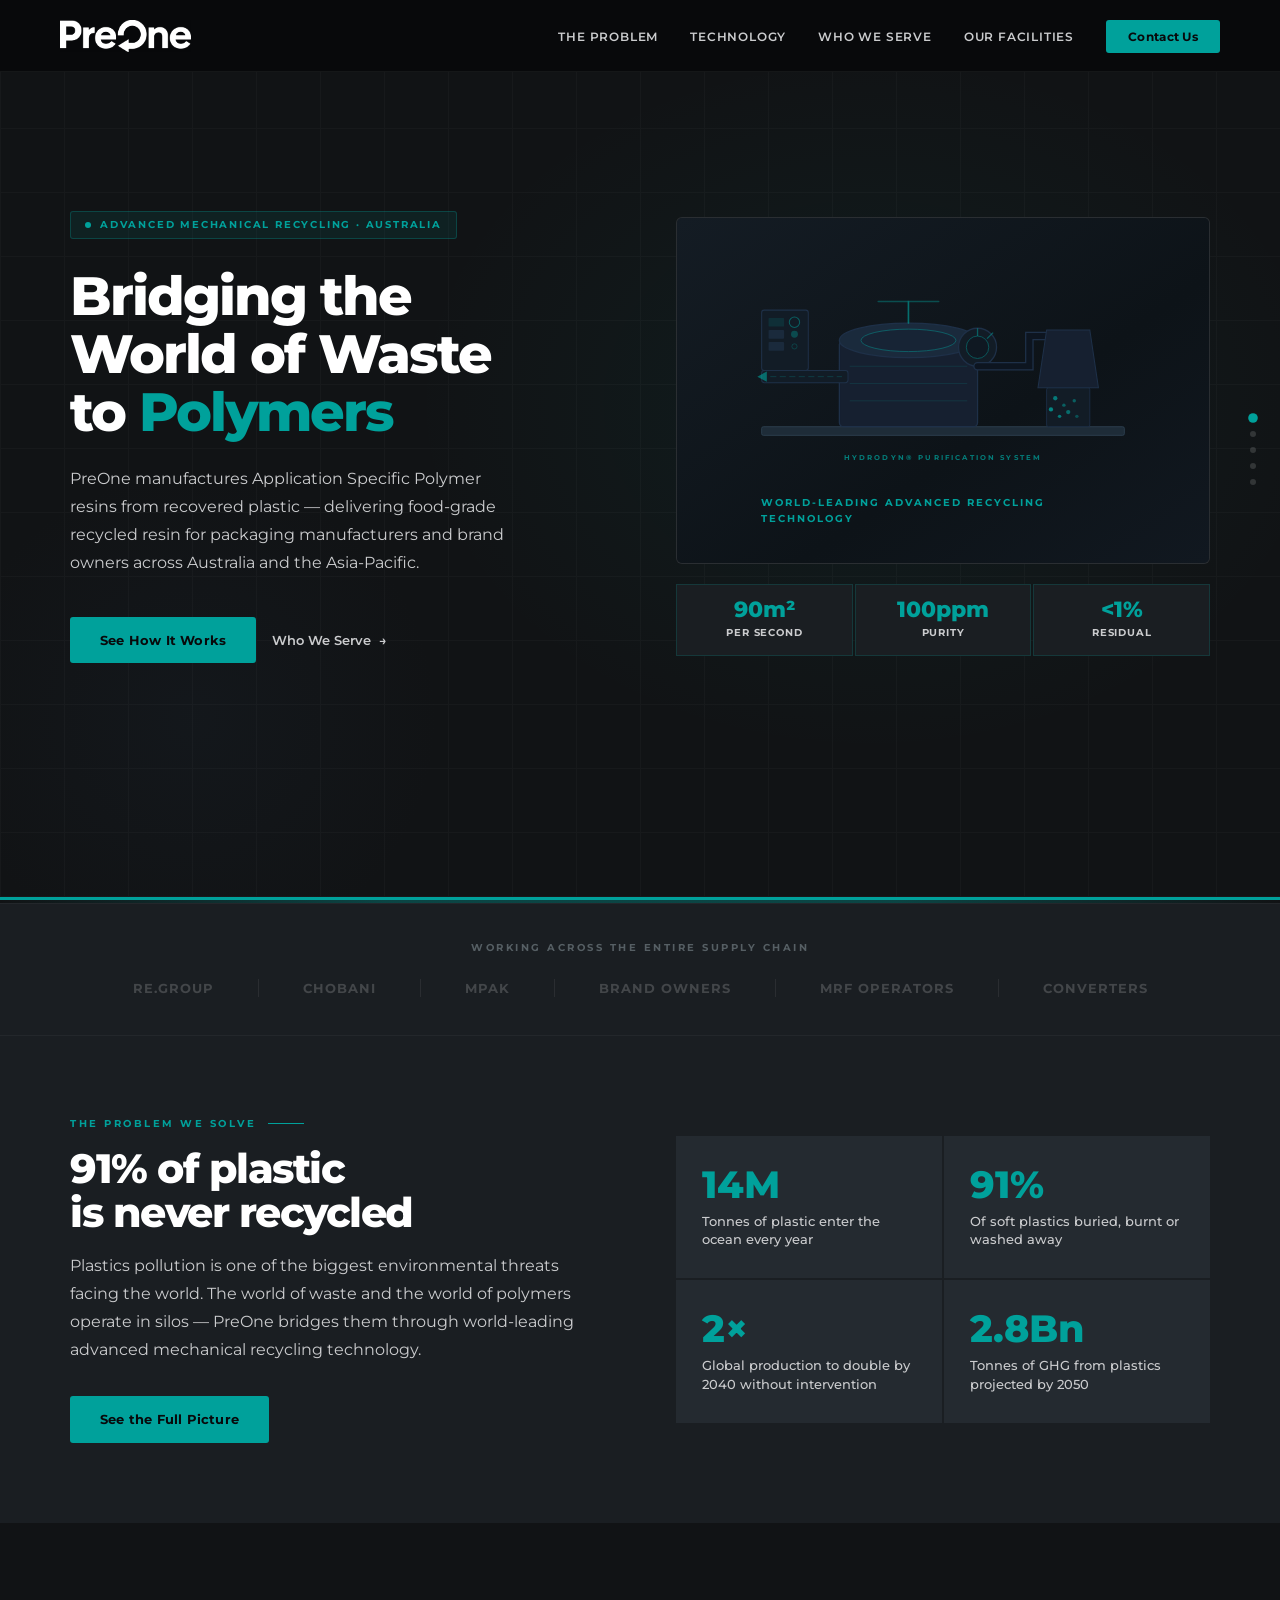
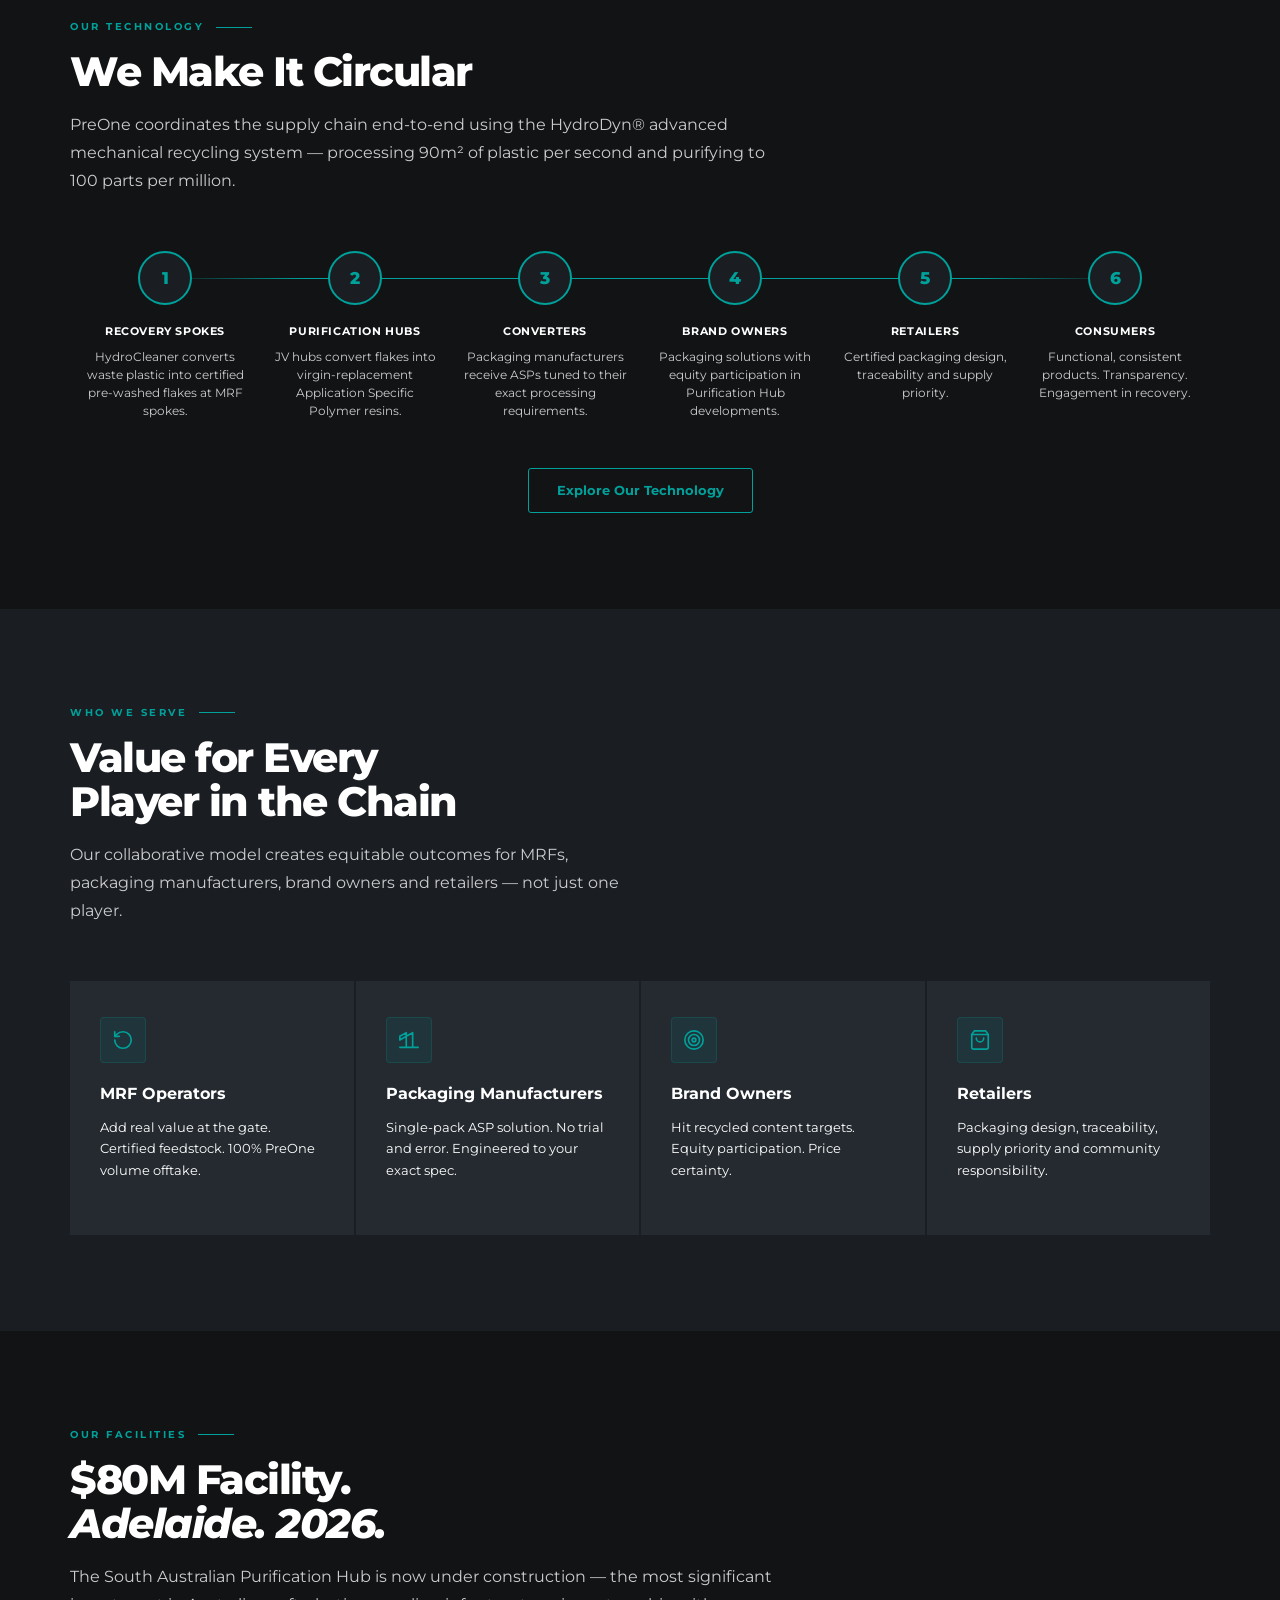
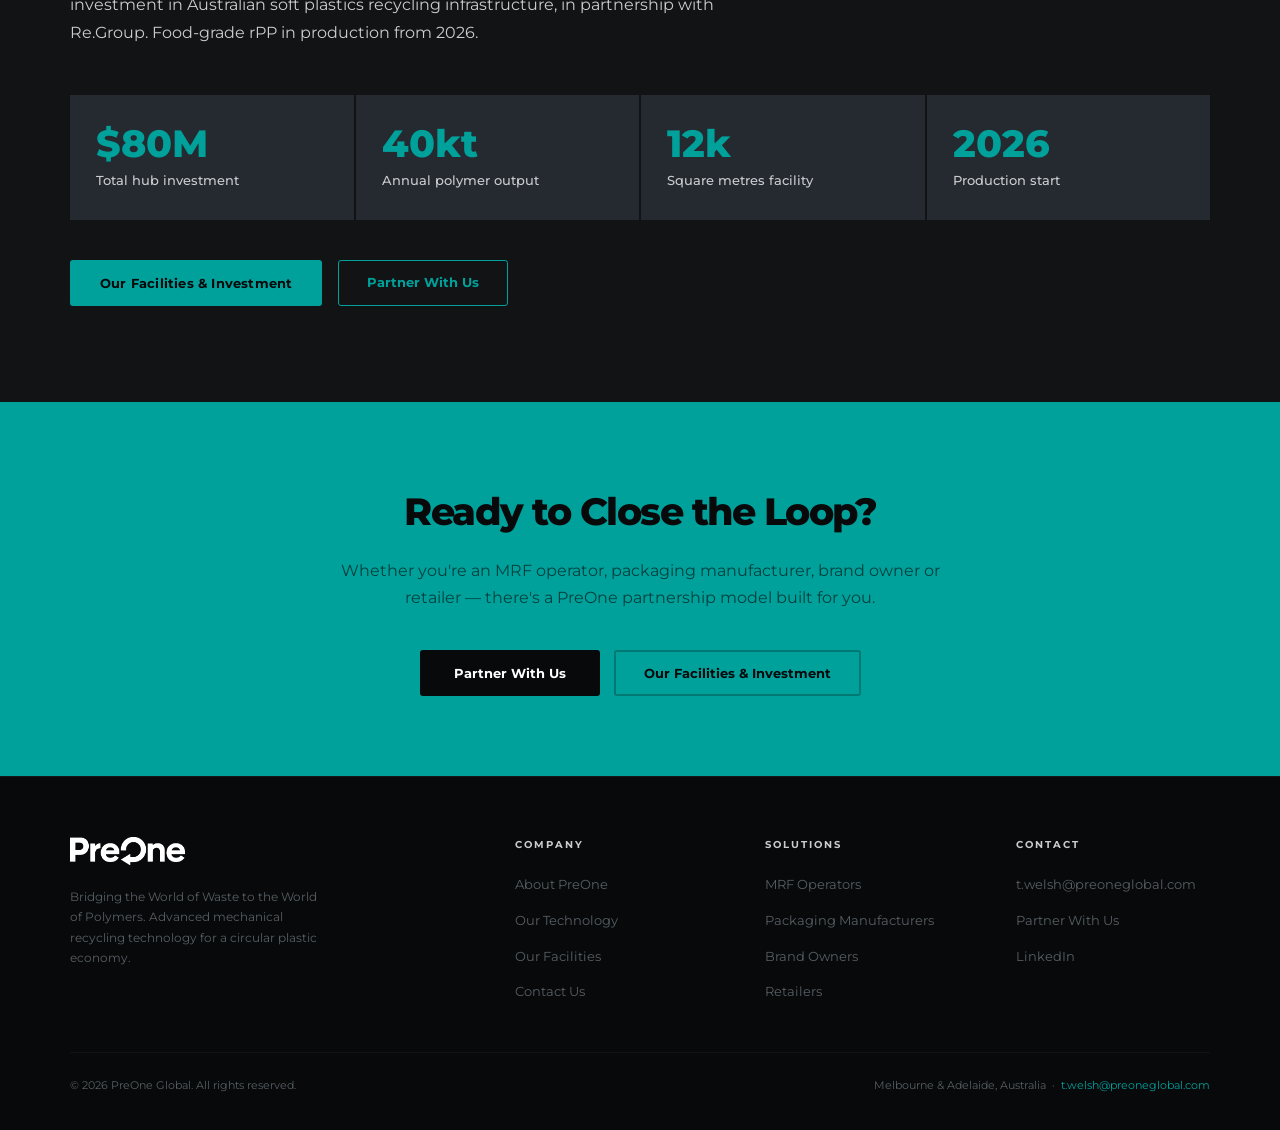
==== index.html @ 4bc5b2f1 "Add files via upload" ====
<!DOCTYPE html>
<html lang="en">
<head>
<meta charset="UTF-8">
<meta name="viewport" content="width=device-width, initial-scale=1.0">
<title>PreOne — Bridging the World of Waste to the World of Polymers</title>
<link href="https://fonts.googleapis.com/css2?family=Montserrat:wght@300;400;500;600;700;800&display=swap" rel="stylesheet">
<link rel="stylesheet" href="assets/style.css">
</head>
<body>
<div id="nav-placeholder"></div>

<!-- PAGE DOTS -->
<div class="page-dots">
  <button class="page-dot" title="Home"></button>
  <button class="page-dot" title="The Problem"></button>
  <button class="page-dot" title="Technology"></button>
  <button class="page-dot" title="Who We Serve"></button>
  <button class="page-dot" title="Australia"></button>
</div>

<!-- HERO -->
<section class="hero" id="hero" style="border-bottom:3px solid var(--tiffany);">
  <div class="hero-bg-glow"></div>
  <div class="hero-grid"></div>
  <div class="hero-inner">
    <div>
      <div class="hero-eyebrow">
        <span class="hero-eyebrow-dot"></span>
        Advanced Mechanical Recycling · Australia
      </div>
      <h1 class="hero-h1">Bridging the<br>World of Waste<br>to <em>Polymers</em></h1>
      <p class="hero-sub">PreOne manufactures Application Specific Polymer resins from recovered plastic — delivering food-grade recycled resin for packaging manufacturers and brand owners across Australia and the Asia-Pacific.</p>
      <div class="hero-actions">
        <a href="solution.html" class="btn-primary">See How It Works</a>
        <a href="who-we-serve.html" class="btn-ghost">Who We Serve <span class="btn-ghost-arrow">→</span></a>
      </div>
    </div>

    <!-- Hero Visual -->
    <div>
      <div class="machine-card" style="margin-bottom:20px;">
        <div class="machine-inner">
          <svg viewBox="0 0 440 260" fill="none" xmlns="http://www.w3.org/2000/svg" style="width:100%;max-width:380px;">
            <!-- Base rail -->
            <rect x="10" y="200" width="420" height="10" rx="2" fill="#1e2c38" stroke="#2e4252" stroke-width="1"/>
            <!-- Main HydroCleaner drum -->
            <rect x="100" y="100" width="160" height="100" rx="5" fill="#162030" stroke="#1e3048" stroke-width="1.5"/>
            <ellipse cx="180" cy="100" rx="80" ry="20" fill="#1a2a3c" stroke="#1e3048" stroke-width="1.5"/>
            <ellipse cx="180" cy="100" rx="55" ry="13" fill="#162030" stroke="#00A19B" stroke-width="1" opacity="0.5"/>
            <!-- Drum ribs -->
            <line x1="112" y1="130" x2="248" y2="130" stroke="#00A19B" stroke-width="0.6" opacity="0.3"/>
            <line x1="112" y1="150" x2="248" y2="150" stroke="#00A19B" stroke-width="0.6" opacity="0.3"/>
            <line x1="112" y1="170" x2="248" y2="170" stroke="#00A19B" stroke-width="0.6" opacity="0.3"/>
            <!-- Infeed conveyor -->
            <rect x="10" y="135" width="100" height="14" rx="3" fill="#121c26" stroke="#1e3048" stroke-width="1.2"/>
            <line x1="20" y1="142" x2="103" y2="142" stroke="#00A19B" stroke-width="0.7" opacity="0.4" stroke-dasharray="7 4"/>
            <polygon points="5,142 16,136 16,148" fill="#00A19B" opacity="0.6"/>
            <!-- Drive motor -->
            <circle cx="260" cy="108" r="22" fill="#121c26" stroke="#1e3048" stroke-width="1.5"/>
            <circle cx="260" cy="108" r="13" fill="#0d1520" stroke="#00A19B" stroke-width="1" opacity="0.5"/>
            <line x1="260" y1="95" x2="260" y2="86" stroke="#00A19B" stroke-width="1.5" opacity="0.5"/>
            <line x1="271" y1="98" x2="278" y2="91" stroke="#00A19B" stroke-width="1.5" opacity="0.5"/>
            <!-- Outfeed pipe -->
            <path d="M 260 130 L 320 130 L 320 95 L 360 95" stroke="#1e3048" stroke-width="10" stroke-linecap="round" fill="none"/>
            <path d="M 260 130 L 320 130 L 320 95 L 360 95" stroke="#0d1520" stroke-width="7" stroke-linecap="round" fill="none"/>
            <!-- Water inlet -->
            <path d="M 180 80 L 180 55 L 145 55" stroke="#00A19B" stroke-width="1.8" stroke-linecap="round" fill="none" opacity="0.4"/>
            <path d="M 180 80 L 180 55 L 215 55" stroke="#00A19B" stroke-width="1.8" stroke-linecap="round" fill="none" opacity="0.4"/>
            <!-- Collection hopper -->
            <path d="M 340 88 L 390 88 L 400 155 L 330 155 Z" fill="#162030" stroke="#1e3048" stroke-width="1.2"/>
            <rect x="340" y="155" width="50" height="45" rx="2" fill="#121c26" stroke="#1e3048" stroke-width="1"/>
            <!-- Pellets -->
            <circle cx="350" cy="167" r="2.5" fill="#00A19B" opacity="0.7"/>
            <circle cx="360" cy="175" r="2" fill="#00A19B" opacity="0.5"/>
            <circle cx="345" cy="180" r="2.5" fill="#00A19B" opacity="0.8"/>
            <circle cx="372" cy="170" r="2" fill="#00A19B" opacity="0.5"/>
            <circle cx="365" cy="183" r="2.5" fill="#00A19B" opacity="0.6"/>
            <circle cx="355" cy="188" r="2" fill="#00A19B" opacity="0.7"/>
            <circle cx="375" cy="188" r="2" fill="#00A19B" opacity="0.4"/>
            <!-- Control cabinet -->
            <rect x="10" y="65" width="54" height="70" rx="3" fill="#121c26" stroke="#1e3048" stroke-width="1.2"/>
            <rect x="18" y="74" width="18" height="10" rx="1" fill="#00A19B" opacity="0.15"/>
            <rect x="18" y="88" width="18" height="10" rx="1" fill="#1a2a3c"/>
            <rect x="18" y="102" width="18" height="10" rx="1" fill="#1a2a3c"/>
            <circle cx="48" cy="79" r="6" fill="none" stroke="#00A19B" stroke-width="1.2" opacity="0.5"/>
            <circle cx="48" cy="93" r="4" fill="#00A19B" opacity="0.35"/>
            <circle cx="48" cy="107" r="3" fill="none" stroke="#00A19B" stroke-width="1" opacity="0.3"/>
            <!-- Label -->
            <text x="220" y="238" text-anchor="middle" font-family="Montserrat,sans-serif" font-size="8.5" font-weight="700" letter-spacing="2.5" fill="#00A19B" opacity="0.75">HYDRODYN® PURIFICATION SYSTEM</text>
          </svg>
          <div class="machine-label-bar" style="width:100%;max-width:380px;font-size:10px;">World-Leading Advanced Recycling Technology</div>
        </div>
      </div>
      <!-- Stat pills -->
      <div style="display:grid;grid-template-columns:repeat(3,1fr);gap:2px;">
        <div style="background:var(--charcoal);border:1px solid rgba(0,161,155,0.2);padding:14px;text-align:center;">
          <div style="font-size:22px;font-weight:800;color:var(--tiffany);line-height:1;">90m²</div>
          <div style="font-size:10px;font-weight:700;color:var(--silver);text-transform:uppercase;letter-spacing:0.8px;margin-top:4px;">Per Second</div>
        </div>
        <div style="background:var(--charcoal);border:1px solid rgba(0,161,155,0.2);padding:14px;text-align:center;">
          <div style="font-size:22px;font-weight:800;color:var(--tiffany);line-height:1;">100ppm</div>
          <div style="font-size:10px;font-weight:700;color:var(--silver);text-transform:uppercase;letter-spacing:0.8px;margin-top:4px;">Purity</div>
        </div>
        <div style="background:var(--charcoal);border:1px solid rgba(0,161,155,0.2);padding:14px;text-align:center;">
          <div style="font-size:22px;font-weight:800;color:var(--tiffany);line-height:1;">&lt;1%</div>
          <div style="font-size:10px;font-weight:700;color:var(--silver);text-transform:uppercase;letter-spacing:0.8px;margin-top:4px;">Residual</div>
        </div>
      </div>
    </div>
  </div>
</section>

<div class="hero-separator"></div>
<!-- PARTNER STRIP -->
<div class="partner-strip">
  <div class="partner-strip-inner">
    <p class="partner-strip-label">Working Across the Entire Supply Chain</p>
    <div class="partner-items">
      <span class="partner-item">Re.Group</span>
      <div class="partner-divider"></div>
      <span class="partner-item">Chobani</span>
      <div class="partner-divider"></div>
      <span class="partner-item">MPAK</span>
      <div class="partner-divider"></div>
      <span class="partner-item">Brand Owners</span>
      <div class="partner-divider"></div>
      <span class="partner-item">MRF Operators</span>
      <div class="partner-divider"></div>
      <span class="partner-item">Converters</span>
    </div>
  </div>
</div>

<!-- THE PROBLEM TEASER -->
<section style="background:var(--charcoal);padding:80px 0;" id="problem">
  <div class="container">
    <div class="two-col-grid-center">
      <div>
        <div class="section-eyebrow reveal">The Problem We Solve</div>
        <h2 class="section-h2 reveal reveal-d1">91% of plastic<br>is never recycled</h2>
        <p class="section-sub reveal reveal-d2" style="margin-bottom:32px;">Plastics pollution is one of the biggest environmental threats facing the world. The world of waste and the world of polymers operate in silos — PreOne bridges them through world-leading advanced mechanical recycling technology.</p>
        <a href="solution.html" class="btn-primary reveal reveal-d3">See the Full Picture</a>
      </div>
      <div class="stat-grid-2 reveal reveal-d1">
        <div class="stat-tile">
          <div class="stat-tile-val">14M</div>
          <div class="stat-tile-lbl">Tonnes of plastic enter the ocean every year</div>
        </div>
        <div class="stat-tile">
          <div class="stat-tile-val">91%</div>
          <div class="stat-tile-lbl">Of soft plastics buried, burnt or washed away</div>
        </div>
        <div class="stat-tile">
          <div class="stat-tile-val">2×</div>
          <div class="stat-tile-lbl">Global production to double by 2040 without intervention</div>
        </div>
        <div class="stat-tile">
          <div class="stat-tile-val">2.8Bn</div>
          <div class="stat-tile-lbl">Tonnes of GHG from plastics projected by 2050</div>
        </div>
      </div>
    </div>
  </div>
</section>

<!-- TECHNOLOGY TEASER -->
<section style="background:var(--onix);" id="technology">
  <div class="container">
    <div class="section-eyebrow reveal">Our Technology</div>
    <h2 class="section-h2 reveal reveal-d1">We Make It Circular</h2>
    <p class="section-sub section-sub-wide reveal reveal-d2" style="margin-bottom:56px;">PreOne coordinates the supply chain end-to-end using the HydroDyn® advanced mechanical recycling system — processing 90m² of plastic per second and purifying to 100 parts per million.</p>

    <div class="process-strip process-strip-6 reveal">
      <div class="process-connector"></div>
      <div class="process-step">
        <div class="process-num">1</div>
        <div class="process-step-title">Recovery Spokes</div>
        <div class="process-step-desc">HydroCleaner converts waste plastic into certified pre-washed flakes at MRF spokes.</div>
      </div>
      <div class="process-step">
        <div class="process-num">2</div>
        <div class="process-step-title">Purification Hubs</div>
        <div class="process-step-desc">JV hubs convert flakes into virgin-replacement Application Specific Polymer resins.</div>
      </div>
      <div class="process-step">
        <div class="process-num">3</div>
        <div class="process-step-title">Converters</div>
        <div class="process-step-desc">Packaging manufacturers receive ASPs tuned to their exact processing requirements.</div>
      </div>
      <div class="process-step">
        <div class="process-num">4</div>
        <div class="process-step-title">Brand Owners</div>
        <div class="process-step-desc">Packaging solutions with equity participation in Purification Hub developments.</div>
      </div>
      <div class="process-step">
        <div class="process-num">5</div>
        <div class="process-step-title">Retailers</div>
        <div class="process-step-desc">Certified packaging design, traceability and supply priority.</div>
      </div>
      <div class="process-step">
        <div class="process-num">6</div>
        <div class="process-step-title">Consumers</div>
        <div class="process-step-desc">Functional, consistent products. Transparency. Engagement in recovery.</div>
      </div>
    </div>
    <div style="text-align:center;margin-top:48px;" class="reveal">
      <a href="technology.html" class="btn-outline-tiffany">Explore Our Technology</a>
    </div>
  </div>
</section>

<!-- WHO WE SERVE TEASER -->
<section style="background:var(--charcoal);" id="serve">
  <div class="container">
    <div class="section-eyebrow reveal">Who We Serve</div>
    <h2 class="section-h2 reveal reveal-d1">Value for Every<br>Player in the Chain</h2>
    <p class="section-sub reveal reveal-d2" style="margin-bottom:56px;">Our collaborative model creates equitable outcomes for MRFs, packaging manufacturers, brand owners and retailers — not just one player.</p>
    <div class="card-grid-4 reveal reveal-d1">
      <a href="who-we-serve.html#mrf" class="dark-card" style="text-decoration:none;color:inherit;">
        <div class="card-icon"><svg width="22" height="22" viewBox="0 0 24 24" fill="none" stroke="#00A19B" stroke-width="1.8" stroke-linecap="round" stroke-linejoin="round"><path d="M3 12a9 9 0 1 0 9-9 9.75 9.75 0 0 0-6.74 2.74L3 8"/><path d="M3 3v5h5"/></svg></div>
        <h3>MRF Operators</h3>
        <p>Add real value at the gate. Certified feedstock. 100% PreOne volume offtake.</p>
      </a>
      <a href="who-we-serve.html#manufacturers" class="dark-card" style="text-decoration:none;color:inherit;">
        <div class="card-icon"><svg width="22" height="22" viewBox="0 0 24 24" fill="none" stroke="#00A19B" stroke-width="1.8" stroke-linecap="round" stroke-linejoin="round"><path d="M2 20h20"/><path d="M9 20V8l-7 4V8l7-4v4l7-4v16"/></svg></div>
        <h3>Packaging Manufacturers</h3>
        <p>Single-pack ASP solution. No trial and error. Engineered to your exact spec.</p>
      </a>
      <a href="who-we-serve.html#brands" class="dark-card" style="text-decoration:none;color:inherit;">
        <div class="card-icon"><svg width="22" height="22" viewBox="0 0 24 24" fill="none" stroke="#00A19B" stroke-width="1.8" stroke-linecap="round" stroke-linejoin="round"><circle cx="12" cy="12" r="10"/><circle cx="12" cy="12" r="6"/><circle cx="12" cy="12" r="2"/></svg></div>
        <h3>Brand Owners</h3>
        <p>Hit recycled content targets. Equity participation. Price certainty.</p>
      </a>
      <a href="who-we-serve.html#retailers" class="dark-card" style="text-decoration:none;color:inherit;">
        <div class="card-icon"><svg width="22" height="22" viewBox="0 0 24 24" fill="none" stroke="#00A19B" stroke-width="1.8" stroke-linecap="round" stroke-linejoin="round"><path d="M6 2 3 6v14a2 2 0 0 0 2 2h14a2 2 0 0 0 2-2V6l-3-4z"/><line x1="3" y1="6" x2="21" y2="6"/><path d="M16 10a4 4 0 0 1-8 0"/></svg></div>
        <h3>Retailers</h3>
        <p>Packaging design, traceability, supply priority and community responsibility.</p>
      </a>
    </div>
  </div>
</section>

<!-- FACILITIES TEASER -->
<section style="background:var(--onix);" id="australia">
  <div class="container">
    <div class="section-eyebrow reveal">Our Facilities</div>
    <h2 class="section-h2 reveal reveal-d1">$80M Facility.<br><em>Adelaide. 2026.</em></h2>
    <p class="section-sub section-sub-wide reveal reveal-d2" style="margin-bottom:48px;">The South Australian Purification Hub is now under construction — the most significant investment in Australian soft plastics recycling infrastructure, in partnership with Re.Group. Food-grade rPP in production from 2026.</p>
    <div style="display:grid;grid-template-columns:repeat(4,1fr);gap:2px;margin-bottom:40px;" class="reveal reveal-d1">
      <div class="stat-tile"><div class="stat-tile-val">$80M</div><div class="stat-tile-lbl">Total hub investment</div></div>
      <div class="stat-tile"><div class="stat-tile-val">40kt</div><div class="stat-tile-lbl">Annual polymer output</div></div>
      <div class="stat-tile"><div class="stat-tile-val">12k</div><div class="stat-tile-lbl">Square metres facility</div></div>
      <div class="stat-tile"><div class="stat-tile-val">2026</div><div class="stat-tile-lbl">Production start</div></div>
    </div>
    <div style="display:flex;gap:16px;" class="reveal reveal-d2">
      <a href="facilities.html" class="btn-primary">Our Facilities &amp; Investment</a>
      <a href="contact.html" class="btn-outline-tiffany">Partner With Us</a>
    </div>
  </div>
</section>

<!-- CTA BAND -->
<div class="cta-band">
  <div class="cta-inner">
    <h2>Ready to Close the Loop?</h2>
    <p>Whether you're an MRF operator, packaging manufacturer, brand owner or retailer — there's a PreOne partnership model built for you.</p>
    <div class="cta-actions">
      <a href="contact.html" class="btn-dark">Partner With Us</a>
      <a href="solution.html" class="btn-outline-dark">Our Facilities &amp; Investment</a>
    </div>
  </div>
</div>

<div id="footer-placeholder"></div>
<script src="assets/chrome.js"></script>
<script src="assets/nav.js"></script>
</body>
</html>
---- assets/style.css ----
/* ============================================================
   PREONE GLOBAL — SHARED STYLESHEET
   F1-inspired palette: near-black, tiffany green, silver
   ============================================================ */

*, *::before, *::after { box-sizing: border-box; margin: 0; padding: 0; }

:root {
  --black:       #08090b;
  --onix:        #111315;
  --charcoal:    #1a1e22;
  --mid-dark:    #242a30;
  --panel:       #2a3038;
  --steel:       #565F64;
  --silver:      #CBCCCE;
  --tiffany:     #00A19B;
  --tiffany-dk:  #007d79;
  --tiffany-lt:  #1dbfb9;
  --blue-dark:   #24364A;
  --dark-red:    #80142B;
  --white:       #ffffff;
  --off-white:   #f2f3f4;
  --nav-h:       72px;
}

html { scroll-behavior: smooth; }
body {
  font-family: 'Montserrat', sans-serif;
  background: var(--onix);
  color: var(--white);
  line-height: 1.6;
  overflow-x: hidden;
}

/* ── SCROLLBAR ── */
::-webkit-scrollbar { width: 4px; }
::-webkit-scrollbar-track { background: var(--black); }
::-webkit-scrollbar-thumb { background: var(--steel); border-radius: 2px; }

/* ── NAV ── */
nav {
  position: fixed; top: 0; left: 0; right: 0; z-index: 100;
  height: var(--nav-h);
  background: rgba(8,9,11,0.94);
  backdrop-filter: blur(16px);
  border-bottom: 1px solid rgba(255,255,255,0.055);
  display: flex; align-items: center; justify-content: space-between;
  padding: 0 60px;
}
.nav-logo { display: flex; align-items: center; text-decoration: none; }
.nav-logo img {
  height: 32px; width: auto;
  mix-blend-mode: screen;
  filter: brightness(1.1);
}
.nav-links { display: flex; align-items: center; gap: 32px; list-style: none; }
.nav-links a {
  color: var(--silver); font-size: 12px; font-weight: 600;
  text-decoration: none; letter-spacing: 0.8px; text-transform: uppercase;
  transition: color 0.2s; white-space: nowrap;
}
.nav-links a:hover,
.nav-links a.active { color: var(--tiffany); }
.nav-cta {
  background: var(--tiffany) !important;
  color: var(--black) !important;
  padding: 9px 22px; border-radius: 3px;
  font-weight: 700 !important;
  letter-spacing: 0.3px !important;
  text-transform: none !important;
  transition: background 0.2s !important;
}
.nav-cta:hover { background: var(--tiffany-lt) !important; color: var(--black) !important; }

/* ── HERO ── */
.hero {
  min-height: 100vh;
  padding-top: var(--nav-h);
  display: flex; align-items: center;
  position: relative; overflow: hidden;
  background: var(--onix);
}
.hero-bg-glow {
  position: absolute; inset: 0; pointer-events: none;
  background:
    radial-gradient(ellipse 55% 60% at 68% 45%, rgba(0,161,155,0.07) 0%, transparent 65%),
    radial-gradient(ellipse 35% 50% at 15% 80%, rgba(36,54,74,0.12) 0%, transparent 55%);
}
.hero-grid {
  position: absolute; inset: 0; opacity: 0.025;
  background-image:
    linear-gradient(rgba(255,255,255,1) 1px, transparent 1px),
    linear-gradient(90deg, rgba(255,255,255,1) 1px, transparent 1px);
  background-size: 64px 64px;
}
.hero-inner {
  position: relative; z-index: 2;
  max-width: 1260px; margin: 0 auto; padding: 0 60px;
  display: grid; grid-template-columns: 1fr 1fr; gap: 72px; align-items: center;
  width: 100%;
}
.hero-eyebrow {
  display: inline-flex; align-items: center; gap: 9px;
  background: rgba(0,161,155,0.1); border: 1px solid rgba(0,161,155,0.28);
  border-radius: 3px; padding: 5px 14px; margin-bottom: 28px;
  font-size: 10px; font-weight: 700; letter-spacing: 1.8px;
  text-transform: uppercase; color: var(--tiffany);
}
.hero-eyebrow-dot {
  width: 6px; height: 6px; border-radius: 50%;
  background: var(--tiffany); flex-shrink: 0;
}
h1.hero-h1 {
  font-size: clamp(36px, 4.2vw, 60px);
  font-weight: 800; line-height: 1.08;
  letter-spacing: -2px; margin-bottom: 24px;
}
h1.hero-h1 em { color: var(--tiffany); font-style: normal; }
.hero-sub {
  font-size: 16px; font-weight: 400; line-height: 1.75;
  color: var(--silver); margin-bottom: 40px; max-width: 460px;
}
.hero-actions { display: flex; gap: 16px; align-items: center; flex-wrap: wrap; }

/* ── BUTTONS ── */
.btn-primary {
  background: var(--tiffany); color: var(--black);
  padding: 13px 30px; border-radius: 3px;
  font-weight: 700; font-size: 13px; letter-spacing: 0.2px;
  text-decoration: none; transition: background 0.2s;
  font-family: 'Montserrat', sans-serif;
  border: none; cursor: pointer; display: inline-block; white-space: nowrap;
}
.btn-primary:hover { background: var(--tiffany-lt); }
.btn-ghost {
  color: var(--silver); font-size: 13px; font-weight: 600;
  text-decoration: none; display: inline-flex; align-items: center; gap: 8px;
  transition: color 0.2s; white-space: nowrap;
}
.btn-ghost:hover { color: var(--white); }
.btn-ghost-arrow { transition: transform 0.2s; }
.btn-ghost:hover .btn-ghost-arrow { transform: translateX(4px); }
.btn-dark {
  background: var(--black); color: var(--white);
  padding: 13px 34px; border-radius: 3px;
  font-weight: 700; font-size: 13px; text-decoration: none;
  font-family: 'Montserrat', sans-serif;
  transition: background 0.2s; display: inline-block;
}
.btn-dark:hover { background: var(--charcoal); }
.btn-outline-dark {
  border: 2px solid rgba(0,0,0,0.25); color: var(--black);
  padding: 11px 28px; border-radius: 3px;
  font-weight: 700; font-size: 13px; text-decoration: none;
  font-family: 'Montserrat', sans-serif;
  transition: border-color 0.2s; display: inline-block;
}
.btn-outline-dark:hover { border-color: rgba(0,0,0,0.6); }
.btn-outline-tiffany {
  border: 1.5px solid var(--tiffany); color: var(--tiffany);
  padding: 11px 28px; border-radius: 3px;
  font-weight: 700; font-size: 13px; text-decoration: none;
  font-family: 'Montserrat', sans-serif;
  transition: background 0.2s, color 0.2s; display: inline-block;
}
.btn-outline-tiffany:hover { background: var(--tiffany); color: var(--black); }

/* ── SECTION SHELL ── */
section { padding: 96px 0; }
.container { max-width: 1260px; margin: 0 auto; padding: 0 60px; }
.section-eyebrow {
  font-size: 10px; font-weight: 700; letter-spacing: 2.5px; text-transform: uppercase;
  color: var(--tiffany); margin-bottom: 14px;
  display: flex; align-items: center; gap: 12px;
}
.section-eyebrow::after {
  content: ''; flex: 0 0 36px; height: 1px; background: var(--tiffany);
}
h2.section-h2 {
  font-size: clamp(30px, 3.2vw, 46px);
  font-weight: 800; letter-spacing: -1.5px; line-height: 1.08;
  margin-bottom: 18px;
}
.section-sub {
  font-size: 16px; font-weight: 400; color: var(--silver); line-height: 1.75;
  max-width: 560px;
}
.section-sub-wide { max-width: 720px; }

/* ── PAGE HERO (inner pages) ── */
.page-hero {
  padding-top: calc(var(--nav-h) + 72px);
  padding-bottom: 72px;
  background: var(--onix);
  position: relative; overflow: hidden;
}
.page-hero-bg {
  position: absolute; inset: 0;
  background: radial-gradient(ellipse 50% 80% at 80% 50%, rgba(0,161,155,0.06) 0%, transparent 60%);
}
.page-hero-inner { position: relative; z-index: 2; }
.page-hero-tag {
  display: inline-flex; align-items: center; gap: 8px;
  background: rgba(0,161,155,0.1); border: 1px solid rgba(0,161,155,0.25);
  border-radius: 3px; padding: 4px 12px; margin-bottom: 22px;
  font-size: 10px; font-weight: 700; letter-spacing: 1.8px;
  text-transform: uppercase; color: var(--tiffany);
}
h1.page-h1 {
  font-size: clamp(34px, 4vw, 58px);
  font-weight: 800; letter-spacing: -2px; line-height: 1.08;
  margin-bottom: 20px;
}
h1.page-h1 em { color: var(--tiffany); font-style: normal; }
.page-sub {
  font-size: 17px; font-weight: 400; color: var(--silver);
  line-height: 1.75; max-width: 600px;
}
.page-divider {
  height: 1px; background: rgba(255,255,255,0.06);
  margin: 0;
}

/* ── STAT TILES ── */
.stat-grid-2 { display: grid; grid-template-columns: 1fr 1fr; gap: 2px; }
.stat-grid-4 { display: grid; grid-template-columns: repeat(4,1fr); gap: 2px; }
.stat-tile {
  background: var(--mid-dark); padding: 30px 26px; position: relative; overflow: hidden;
}
.stat-tile::before {
  content: ''; position: absolute; top: 0; left: 0; right: 0; height: 2px;
  background: var(--tiffany); transform: scaleX(0); transform-origin: left;
  transition: transform 0.35s;
}
.stat-tile:hover::before { transform: scaleX(1); }
.stat-tile-val { font-size: 38px; font-weight: 800; color: var(--tiffany); line-height: 1; margin-bottom: 8px; }
.stat-tile-lbl { font-size: 13px; font-weight: 500; color: var(--silver); line-height: 1.4; }

/* ── NUMBERED POINTS ── */
.num-points { display: flex; flex-direction: column; gap: 28px; }
.num-point { display: flex; gap: 18px; align-items: flex-start; }
.num-badge {
  flex-shrink: 0; width: 34px; height: 34px; border-radius: 50%;
  background: rgba(0,161,155,0.1); border: 1px solid rgba(0,161,155,0.28);
  display: flex; align-items: center; justify-content: center;
  font-size: 12px; font-weight: 800; color: var(--tiffany);
}
.num-point-body h3 { font-size: 15px; font-weight: 700; margin-bottom: 5px; }
.num-point-body p { font-size: 13px; color: var(--silver); line-height: 1.65; }

/* ── CARD GRID ── */
.card-grid-2 { display: grid; grid-template-columns: 1fr 1fr; gap: 2px; }
.card-grid-3 { display: grid; grid-template-columns: repeat(3,1fr); gap: 2px; }
.card-grid-4 { display: grid; grid-template-columns: repeat(4,1fr); gap: 2px; }
.dark-card {
  background: var(--mid-dark); padding: 36px 30px;
  position: relative; overflow: hidden;
  transition: background 0.2s;
}
.dark-card:hover { background: var(--panel); }
.dark-card::after {
  content: ''; position: absolute; bottom: 0; left: 0; right: 0; height: 2px;
  background: var(--tiffany); transform: scaleX(0); transition: transform 0.3s;
}
.dark-card:hover::after { transform: scaleX(1); }
.card-icon {
  width: 46px; height: 46px; border-radius: 4px;
  background: rgba(0,161,155,0.1); border: 1px solid rgba(0,161,155,0.18);
  display: flex; align-items: center; justify-content: center;
  font-size: 20px; margin-bottom: 18px;
}
.dark-card h3 { font-size: 16px; font-weight: 700; margin-bottom: 10px; }
.dark-card p { font-size: 13px; color: var(--silver); line-height: 1.65; margin-bottom: 18px; }
.check-list { list-style: none; display: flex; flex-direction: column; gap: 8px; }
.check-list li {
  font-size: 12px; color: rgba(255,255,255,0.6);
  display: flex; align-items: flex-start; gap: 8px; line-height: 1.45;
}
.check-list li::before { content: '—'; color: var(--tiffany); flex-shrink: 0; }

/* ── ACCENT CARD ── */
.accent-card {
  background: var(--charcoal); border: 1px solid rgba(0,161,155,0.14);
  border-left: 3px solid var(--tiffany); border-radius: 6px;
  padding: 40px 44px;
}
.accent-card h3 { font-size: 22px; font-weight: 800; margin-bottom: 10px; }
.accent-card p { font-size: 14px; color: var(--silver); line-height: 1.75; }

/* ── HIGHLIGHT PANEL ── */
.highlight-panel {
  background: var(--charcoal); border: 1px solid rgba(0,161,155,0.14);
  border-radius: 6px; padding: 48px;
}
.highlight-tag {
  display: inline-block;
  background: rgba(0,161,155,0.12); border: 1px solid rgba(0,161,155,0.28);
  border-radius: 3px; padding: 4px 12px;
  font-size: 10px; font-weight: 700; letter-spacing: 1.5px; text-transform: uppercase;
  color: var(--tiffany); margin-bottom: 18px;
}
.highlight-panel h3 { font-size: 26px; font-weight: 800; line-height: 1.2; margin-bottom: 14px; }
.highlight-panel p { font-size: 14px; color: var(--silver); line-height: 1.75; margin-bottom: 28px; }

/* ── PROCESS STRIP ── */
.process-strip {
  display: grid; gap: 0;
  position: relative; margin-top: 56px;
}
.process-strip-6 { grid-template-columns: repeat(6,1fr); }
.process-strip-4 { grid-template-columns: repeat(4,1fr); }
.process-connector {
  position: absolute; top: 27px; left: 8%; right: 8%; height: 1px;
  background: linear-gradient(90deg, transparent, var(--tiffany) 15%, var(--tiffany) 85%, transparent);
  z-index: 0;
}
.process-step { display: flex; flex-direction: column; align-items: center; padding: 0 10px; position: relative; z-index: 1; }
.process-num {
  width: 54px; height: 54px; border-radius: 50%;
  background: var(--charcoal); border: 2px solid var(--tiffany);
  display: flex; align-items: center; justify-content: center;
  font-size: 17px; font-weight: 800; color: var(--tiffany);
  margin-bottom: 18px; flex-shrink: 0;
}
.process-step-title { font-size: 11px; font-weight: 700; text-align: center; margin-bottom: 7px; text-transform: uppercase; letter-spacing: 0.6px; }
.process-step-desc { font-size: 12px; color: var(--silver); text-align: center; line-height: 1.5; }

/* ── TECH CALLOUT ── */
.tech-callout {
  margin-top: 72px; background: var(--charcoal);
  border: 1px solid rgba(0,161,155,0.18); border-left: 3px solid var(--tiffany);
  border-radius: 6px; padding: 38px 46px;
  display: grid; grid-template-columns: 1fr auto; gap: 48px; align-items: center;
}
.tech-callout h3 { font-size: 22px; font-weight: 800; margin-bottom: 10px; }
.tech-callout p { font-size: 14px; color: var(--silver); line-height: 1.75; }
.tech-specs { display: flex; gap: 40px; flex-shrink: 0; }
.tech-spec { text-align: center; }
.tech-spec-val { font-size: 34px; font-weight: 800; color: var(--tiffany); line-height: 1; }
.tech-spec-unit { font-size: 14px; font-weight: 700; color: var(--tiffany); }
.tech-spec-lbl { font-size: 10px; font-weight: 700; color: var(--steel); text-transform: uppercase; letter-spacing: 1px; margin-top: 5px; }

/* ── PARTNER STRIP ── */
.partner-strip {
  background: var(--charcoal);
  border-top: 1px solid rgba(255,255,255,0.04);
  border-bottom: 1px solid rgba(255,255,255,0.04);
  padding: 36px 0;
}
.partner-strip-inner {
  max-width: 1260px; margin: 0 auto; padding: 0 60px;
}
.partner-strip-label {
  font-size: 10px; font-weight: 700; letter-spacing: 2.5px; text-transform: uppercase;
  color: var(--steel); margin-bottom: 22px; text-align: center;
}
.partner-items {
  display: flex; align-items: center; justify-content: center;
  gap: 44px; flex-wrap: wrap;
}
.partner-item {
  font-size: 13px; font-weight: 700; color: rgba(255,255,255,0.18);
  letter-spacing: 1px; text-transform: uppercase;
}
.partner-divider { width: 1px; height: 18px; background: rgba(255,255,255,0.07); }

/* ── CTA BAND ── */
.cta-band { background: var(--tiffany); padding: 80px 0; }
.cta-inner { max-width: 760px; margin: 0 auto; padding: 0 60px; text-align: center; }
.cta-band h2 { font-size: 38px; font-weight: 800; color: var(--black); margin-bottom: 14px; letter-spacing: -1.5px; }
.cta-band p { font-size: 16px; color: rgba(0,0,0,0.6); margin-bottom: 38px; line-height: 1.7; }
.cta-actions { display: flex; gap: 14px; justify-content: center; align-items: center; flex-wrap: wrap; }

/* ── FOOTER ── */
footer {
  background: var(--black); padding: 60px 0 36px;
  border-top: 1px solid rgba(255,255,255,0.05);
}
.footer-inner { max-width: 1260px; margin: 0 auto; padding: 0 60px; }
.footer-top {
  display: grid; grid-template-columns: 2fr 1fr 1fr 1fr; gap: 56px; margin-bottom: 48px;
}
.footer-logo img {
  height: 28px; width: auto;
  mix-blend-mode: screen; filter: brightness(1.1); margin-bottom: 14px;
}
.footer-brand-text { font-size: 12px; color: var(--steel); line-height: 1.7; max-width: 260px; }
.footer-col h4 {
  font-size: 10px; font-weight: 700; letter-spacing: 2px; text-transform: uppercase;
  color: var(--silver); margin-bottom: 18px;
}
.footer-col ul { list-style: none; display: flex; flex-direction: column; gap: 10px; }
.footer-col ul li a {
  font-size: 13px; color: var(--steel); text-decoration: none; transition: color 0.2s;
}
.footer-col ul li a:hover { color: var(--tiffany); }
.footer-bottom {
  border-top: 1px solid rgba(255,255,255,0.04); padding-top: 24px;
  display: flex; justify-content: space-between; align-items: center; flex-wrap: wrap; gap: 12px;
}
.footer-legal { font-size: 11px; color: var(--steel); }
.footer-contact { font-size: 11px; color: var(--steel); }
.footer-contact a { color: var(--tiffany); text-decoration: none; }

/* ── SCROLL REVEAL ── */
.reveal { opacity: 0; transform: translateY(22px); transition: opacity 0.55s ease, transform 0.55s ease; }
.reveal.visible { opacity: 1; transform: none; }
.reveal-d1 { transition-delay: 0.1s; }
.reveal-d2 { transition-delay: 0.2s; }
.reveal-d3 { transition-delay: 0.3s; }
.reveal-d4 { transition-delay: 0.4s; }

/* ── PAGE DOT NAV ── */
.page-dots {
  position: fixed; right: 24px; top: 50%; transform: translateY(-50%);
  display: flex; flex-direction: column; gap: 10px; z-index: 90;
}
.page-dot {
  width: 6px; height: 6px; border-radius: 50%;
  background: rgba(255,255,255,0.14); cursor: pointer;
  border: none; padding: 0;
  transition: background 0.2s, transform 0.2s;
}
.page-dot.active { background: var(--tiffany); transform: scale(1.6); }
.page-dot:hover { background: rgba(0,161,155,0.5); }

/* ── CASE STUDY CARDS ── */
.case-card {
  background: var(--mid-dark); border-radius: 0;
  display: grid; grid-template-columns: 1fr 1fr; overflow: hidden;
}
.case-card-text {
  padding: 48px 40px; display: flex; flex-direction: column; justify-content: center;
}
.case-card-text .case-tag {
  font-size: 10px; font-weight: 700; letter-spacing: 2px; text-transform: uppercase;
  color: var(--tiffany); margin-bottom: 14px;
}
.case-card-text h3 { font-size: 24px; font-weight: 800; margin-bottom: 12px; line-height: 1.2; }
.case-card-text p { font-size: 14px; color: var(--silver); line-height: 1.7; }
.case-card-visual {
  background: var(--charcoal);
  display: flex; align-items: center; justify-content: center;
  min-height: 260px; padding: 32px;
  font-size: 13px; color: var(--steel); text-align: center;
}
.case-stat-big {
  font-size: 72px; font-weight: 800; color: var(--tiffany);
  line-height: 1; display: block;
}
.case-stat-lbl { font-size: 13px; font-weight: 600; color: var(--silver); margin-top: 6px; display: block; }

/* ── TIMELINE ── */
.timeline { display: flex; flex-direction: column; gap: 0; position: relative; padding-left: 40px; }
.timeline::before {
  content: ''; position: absolute; left: 11px; top: 8px; bottom: 8px;
  width: 1px; background: rgba(0,161,155,0.25);
}
.timeline-item { position: relative; padding: 0 0 32px 24px; }
.timeline-dot {
  position: absolute; left: -29px; top: 4px;
  width: 12px; height: 12px; border-radius: 50%;
  background: var(--charcoal); border: 2px solid var(--tiffany);
}
.timeline-item.active .timeline-dot { background: var(--tiffany); }
.timeline-year { font-size: 11px; font-weight: 700; color: var(--tiffany); letter-spacing: 1px; margin-bottom: 4px; }
.timeline-item h4 { font-size: 15px; font-weight: 700; margin-bottom: 5px; }
.timeline-item p { font-size: 13px; color: var(--silver); line-height: 1.6; }

/* ── MACHINE VISUAL ── */
.machine-card {
  background: var(--charcoal); border: 1px solid rgba(255,255,255,0.07);
  border-radius: 6px; overflow: hidden; position: relative;
}
.machine-inner {
  background: linear-gradient(145deg, #141c24 0%, #0d1318 60%, #111820 100%);
  padding: 36px; display: flex; flex-direction: column;
  align-items: center; gap: 16px; min-height: 320px;
  justify-content: center;
}
.machine-label-bar {
  display: flex; align-items: center; gap: 8px;
  font-size: 10px; font-weight: 700; letter-spacing: 2px;
  text-transform: uppercase; color: var(--tiffany);
}
.machine-label-bar::before, .machine-label-bar::after {
  content: ''; flex: 1; height: 1px; background: rgba(0,161,155,0.25);
}

/* ── INVESTMENT GRID ── */
.invest-grid { display: grid; grid-template-columns: repeat(3,1fr); gap: 2px; margin-top: 56px; }
.invest-card {
  background: var(--mid-dark); padding: 38px 30px; text-align: center;
  position: relative;
}
.invest-card::before {
  content: ''; position: absolute; top: 0; left: 0; right: 0; height: 3px;
  background: var(--tiffany);
}
.invest-val { font-size: 52px; font-weight: 800; color: var(--tiffany); line-height: 1; margin-bottom: 6px; }
.invest-unit { font-size: 20px; font-weight: 800; color: var(--tiffany); }
.invest-lbl { font-size: 13px; font-weight: 600; color: var(--silver); margin-bottom: 12px; text-transform: uppercase; letter-spacing: 0.8px; }
.invest-desc { font-size: 13px; color: rgba(255,255,255,0.45); line-height: 1.55; }

/* ── MAP SVG AUSTRALIA ── */
.aus-map-wrap { display: flex; align-items: center; justify-content: center; padding: 20px; }

/* ── PRODUCT SPEC TABLE ── */
.spec-table { width: 100%; border-collapse: collapse; margin-top: 28px; }
.spec-table th {
  font-size: 10px; font-weight: 700; letter-spacing: 1.5px; text-transform: uppercase;
  color: var(--tiffany); padding: 10px 16px; text-align: left;
  border-bottom: 1px solid rgba(0,161,155,0.2);
}
.spec-table td {
  font-size: 13px; color: var(--silver); padding: 12px 16px;
  border-bottom: 1px solid rgba(255,255,255,0.04);
}
.spec-table tr:hover td { background: rgba(255,255,255,0.02); }
.spec-tag {
  display: inline-block; background: rgba(0,161,155,0.12);
  border: 1px solid rgba(0,161,155,0.25); border-radius: 2px;
  padding: 2px 8px; font-size: 10px; font-weight: 700; color: var(--tiffany);
  letter-spacing: 0.8px;
}

/* ── CONTACT FORM ── */
.contact-grid { display: grid; grid-template-columns: 1fr 1fr; gap: 80px; align-items: start; margin-top: 56px; }
.form-group { display: flex; flex-direction: column; gap: 6px; margin-bottom: 20px; }
.form-group label { font-size: 11px; font-weight: 700; letter-spacing: 1px; text-transform: uppercase; color: var(--silver); }
.form-group input,
.form-group select,
.form-group textarea {
  background: var(--mid-dark); border: 1px solid rgba(255,255,255,0.1);
  border-radius: 3px; padding: 12px 16px;
  color: var(--white); font-family: 'Montserrat', sans-serif;
  font-size: 14px; transition: border-color 0.2s;
}
.form-group input:focus,
.form-group select:focus,
.form-group textarea:focus {
  outline: none; border-color: var(--tiffany);
}
.form-group textarea { resize: vertical; min-height: 120px; }
.form-group select option { background: var(--charcoal); }

/* ── ALTERNATING SECTIONS ── */
.alt-section { background: var(--charcoal); }
.alt-section-2 { background: var(--onix); }

/* ── UTILITY ── */
.mt-56 { margin-top: 56px; }
.mt-72 { margin-top: 72px; }
.gap-2 { gap: 2px; }
.two-col-grid { display: grid; grid-template-columns: 1fr 1fr; gap: 72px; align-items: start; }
.two-col-grid-center { display: grid; grid-template-columns: 1fr 1fr; gap: 72px; align-items: center; }
.tiffany { color: var(--tiffany); }

/* ── PAGE HERO VARIANTS — each page gets a distinct visual identity ── */
/* Base page-hero already defined above. These add per-page differentiation */

/* Diagonal bottom cut using clip-path */
.page-hero-cut {
  clip-path: polygon(0 0, 100% 0, 100% 88%, 0 100%);
  padding-bottom: 120px !important;
}

/* Stronger tiffany glow variant */
.page-hero-glow .page-hero-bg {
  background:
    radial-gradient(ellipse 60% 70% at 75% 40%, rgba(0,161,155,0.13) 0%, transparent 65%),
    radial-gradient(ellipse 30% 40% at 10% 90%, rgba(36,54,74,0.18) 0%, transparent 55%);
}

/* Left border accent variant */
.page-hero-bordered {
  border-left: 3px solid var(--tiffany);
}
.page-hero-bordered .page-hero-inner {
  padding-left: 57px;
}

/* Dark blue tint variant */
.page-hero-blue {
  background: linear-gradient(135deg, #0d1620 0%, #111315 60%);
}
.page-hero-blue .page-hero-bg {
  background:
    radial-gradient(ellipse 50% 60% at 70% 50%, rgba(0,161,155,0.1) 0%, transparent 60%),
    radial-gradient(ellipse 40% 40% at 0% 100%, rgba(36,54,74,0.25) 0%, transparent 55%);
}

/* Onix + bottom divider (charcoal) variant — makes hero feel contained */
.page-hero-contained {
  background: var(--charcoal);
  border-bottom: 1px solid rgba(255,255,255,0.06);
}
.page-hero-contained .page-hero-bg {
  background: radial-gradient(ellipse 55% 80% at 80% 40%, rgba(0,161,155,0.09) 0%, transparent 65%);
}

/* Subtle grid overlay variant */
.page-hero-grid::after {
  content: '';
  position: absolute; inset: 0; pointer-events: none;
  opacity: 0.018;
  background-image:
    linear-gradient(rgba(255,255,255,1) 1px, transparent 1px),
    linear-gradient(90deg, rgba(255,255,255,1) 1px, transparent 1px);
  background-size: 56px 56px;
}

/* ── FIX: anchor card headings should not be blue ── */
a.dark-card h3,
a.dark-card p,
a.dark-card { color: inherit; }
a.dark-card:visited h3 { color: var(--white); }

/* ── FIX: all anchor text colour reset ── */
.dark-card h3 { color: var(--white); }

/* ── HERO bottom separator — prevents hero bleeding into first section ── */
.hero-separator {
  height: 3px;
  background: linear-gradient(90deg, transparent, var(--tiffany) 30%, var(--tiffany) 70%, transparent);
  opacity: 0.35;
}

/* ── INVEST CARD — soften top border on data cards (not CTA) ── */
.invest-card-data::before {
  background: rgba(0,161,155,0.3) !important;
  height: 1px !important;
}
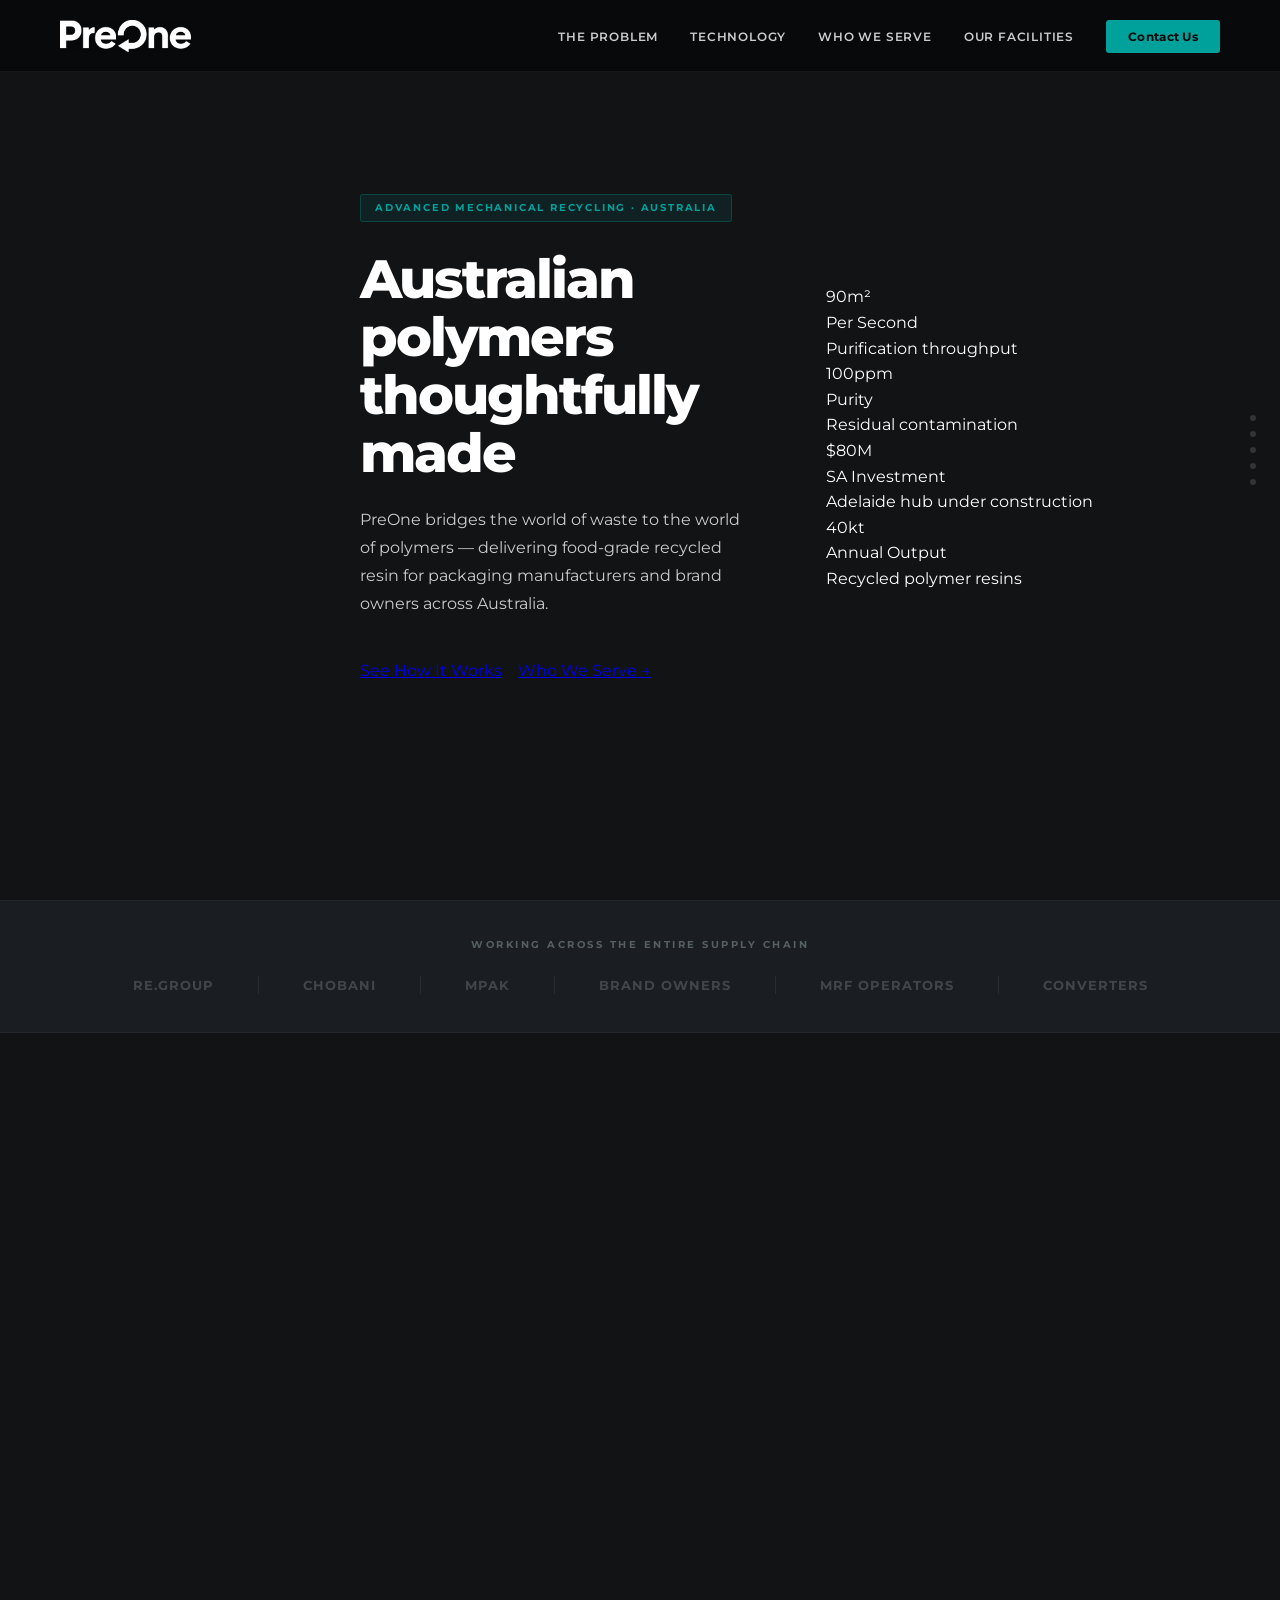
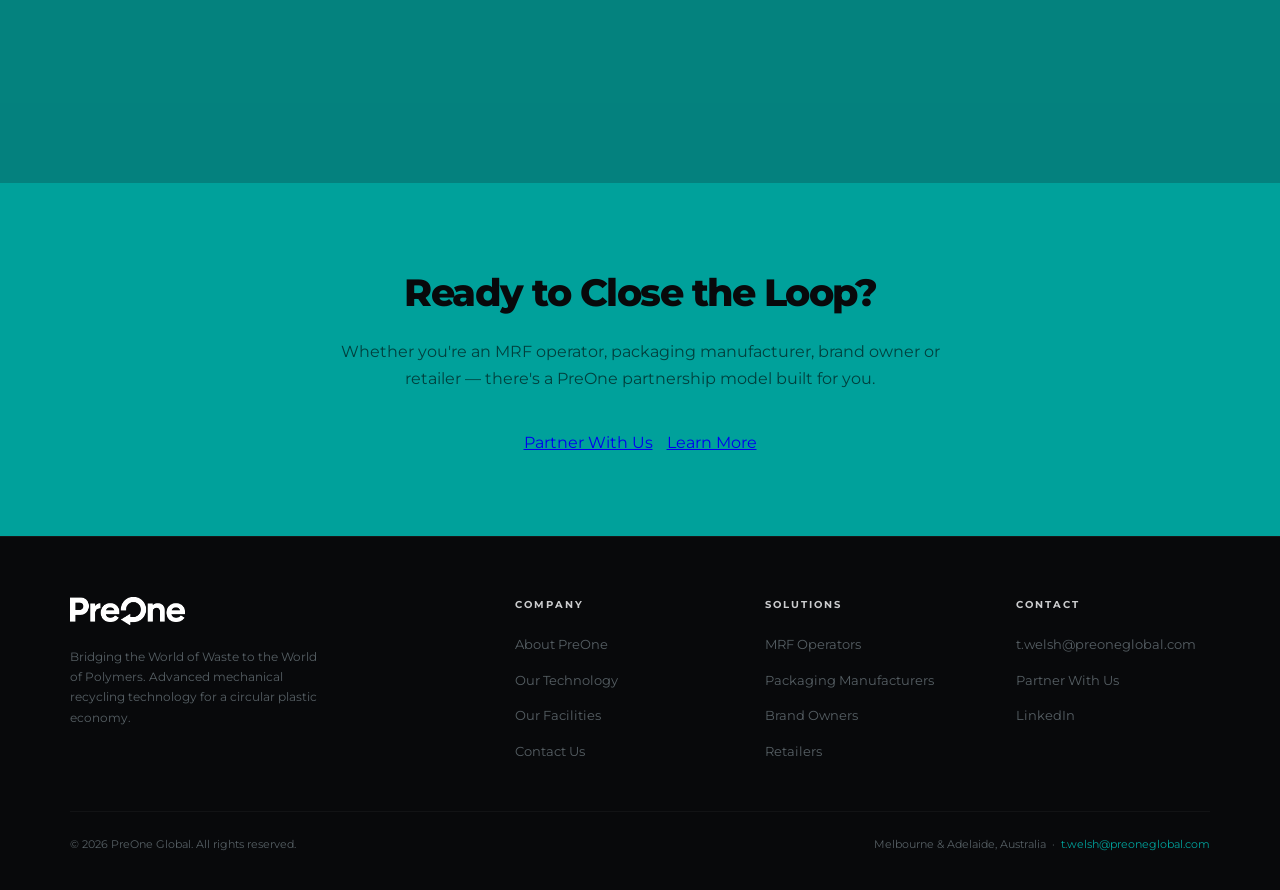
==== commit f9f4a039: "Add files via upload" ====
--- a/index.html
+++ b/index.html
@@ -3,115 +3,66 @@
 <head>
 <meta charset="UTF-8">
 <meta name="viewport" content="width=device-width, initial-scale=1.0">
-<title>PreOne — Bridging the World of Waste to the World of Polymers</title>
+<title>PreOne — Australian Polymers Thoughtfully Made</title>
 <link href="https://fonts.googleapis.com/css2?family=Montserrat:wght@300;400;500;600;700;800&display=swap" rel="stylesheet">
 <link rel="stylesheet" href="assets/style.css">
 </head>
 <body>
 <div id="nav-placeholder"></div>
-
-<!-- PAGE DOTS -->
 <div class="page-dots">
   <button class="page-dot" title="Home"></button>
   <button class="page-dot" title="The Problem"></button>
   <button class="page-dot" title="Technology"></button>
   <button class="page-dot" title="Who We Serve"></button>
-  <button class="page-dot" title="Australia"></button>
+  <button class="page-dot" title="Facilities"></button>
 </div>
 
-<!-- HERO -->
-<section class="hero" id="hero" style="border-bottom:3px solid var(--tiffany);">
-  <div class="hero-bg-glow"></div>
-  <div class="hero-grid"></div>
+<!-- HERO — tiffany photo overlay, pellets background -->
+<section class="hero" id="hero">
+  <!-- VIDEO HERO BACKGROUND -->
+  <div class="hero-video-wrap">
+    <video autoplay muted loop playsinline class="hero-video">
+      <source src="assets/hero-video.mp4" type="video/mp4">
+    </video>
+    <div class="hero-video-overlay"></div>
+  </div>
   <div class="hero-inner">
     <div>
-      <div class="hero-eyebrow">
-        <span class="hero-eyebrow-dot"></span>
-        Advanced Mechanical Recycling · Australia
-      </div>
-      <h1 class="hero-h1">Bridging the<br>World of Waste<br>to <em>Polymers</em></h1>
-      <p class="hero-sub">PreOne manufactures Application Specific Polymer resins from recovered plastic — delivering food-grade recycled resin for packaging manufacturers and brand owners across Australia and the Asia-Pacific.</p>
+      <div class="hero-eyebrow">Advanced Mechanical Recycling · Australia</div>
+      <h1 class="hero-h1">Australian polymers<br>thoughtfully made</h1>
+      <p class="hero-sub">PreOne bridges the world of waste to the world of polymers — delivering food-grade recycled resin for packaging manufacturers and brand owners across Australia.</p>
       <div class="hero-actions">
-        <a href="solution.html" class="btn-primary">See How It Works</a>
-        <a href="who-we-serve.html" class="btn-ghost">Who We Serve <span class="btn-ghost-arrow">→</span></a>
-      </div>
-    </div>
-
-    <!-- Hero Visual -->
+        <a href="solution.html" class="btn-white">See How It Works</a>
+        <a href="who-we-serve.html" class="btn-ghost-white">Who We Serve →</a>
+      </div>
+    </div>
     <div>
-      <div class="machine-card" style="margin-bottom:20px;">
-        <div class="machine-inner">
-          <svg viewBox="0 0 440 260" fill="none" xmlns="http://www.w3.org/2000/svg" style="width:100%;max-width:380px;">
-            <!-- Base rail -->
-            <rect x="10" y="200" width="420" height="10" rx="2" fill="#1e2c38" stroke="#2e4252" stroke-width="1"/>
-            <!-- Main HydroCleaner drum -->
-            <rect x="100" y="100" width="160" height="100" rx="5" fill="#162030" stroke="#1e3048" stroke-width="1.5"/>
-            <ellipse cx="180" cy="100" rx="80" ry="20" fill="#1a2a3c" stroke="#1e3048" stroke-width="1.5"/>
-            <ellipse cx="180" cy="100" rx="55" ry="13" fill="#162030" stroke="#00A19B" stroke-width="1" opacity="0.5"/>
-            <!-- Drum ribs -->
-            <line x1="112" y1="130" x2="248" y2="130" stroke="#00A19B" stroke-width="0.6" opacity="0.3"/>
-            <line x1="112" y1="150" x2="248" y2="150" stroke="#00A19B" stroke-width="0.6" opacity="0.3"/>
-            <line x1="112" y1="170" x2="248" y2="170" stroke="#00A19B" stroke-width="0.6" opacity="0.3"/>
-            <!-- Infeed conveyor -->
-            <rect x="10" y="135" width="100" height="14" rx="3" fill="#121c26" stroke="#1e3048" stroke-width="1.2"/>
-            <line x1="20" y1="142" x2="103" y2="142" stroke="#00A19B" stroke-width="0.7" opacity="0.4" stroke-dasharray="7 4"/>
-            <polygon points="5,142 16,136 16,148" fill="#00A19B" opacity="0.6"/>
-            <!-- Drive motor -->
-            <circle cx="260" cy="108" r="22" fill="#121c26" stroke="#1e3048" stroke-width="1.5"/>
-            <circle cx="260" cy="108" r="13" fill="#0d1520" stroke="#00A19B" stroke-width="1" opacity="0.5"/>
-            <line x1="260" y1="95" x2="260" y2="86" stroke="#00A19B" stroke-width="1.5" opacity="0.5"/>
-            <line x1="271" y1="98" x2="278" y2="91" stroke="#00A19B" stroke-width="1.5" opacity="0.5"/>
-            <!-- Outfeed pipe -->
-            <path d="M 260 130 L 320 130 L 320 95 L 360 95" stroke="#1e3048" stroke-width="10" stroke-linecap="round" fill="none"/>
-            <path d="M 260 130 L 320 130 L 320 95 L 360 95" stroke="#0d1520" stroke-width="7" stroke-linecap="round" fill="none"/>
-            <!-- Water inlet -->
-            <path d="M 180 80 L 180 55 L 145 55" stroke="#00A19B" stroke-width="1.8" stroke-linecap="round" fill="none" opacity="0.4"/>
-            <path d="M 180 80 L 180 55 L 215 55" stroke="#00A19B" stroke-width="1.8" stroke-linecap="round" fill="none" opacity="0.4"/>
-            <!-- Collection hopper -->
-            <path d="M 340 88 L 390 88 L 400 155 L 330 155 Z" fill="#162030" stroke="#1e3048" stroke-width="1.2"/>
-            <rect x="340" y="155" width="50" height="45" rx="2" fill="#121c26" stroke="#1e3048" stroke-width="1"/>
-            <!-- Pellets -->
-            <circle cx="350" cy="167" r="2.5" fill="#00A19B" opacity="0.7"/>
-            <circle cx="360" cy="175" r="2" fill="#00A19B" opacity="0.5"/>
-            <circle cx="345" cy="180" r="2.5" fill="#00A19B" opacity="0.8"/>
-            <circle cx="372" cy="170" r="2" fill="#00A19B" opacity="0.5"/>
-            <circle cx="365" cy="183" r="2.5" fill="#00A19B" opacity="0.6"/>
-            <circle cx="355" cy="188" r="2" fill="#00A19B" opacity="0.7"/>
-            <circle cx="375" cy="188" r="2" fill="#00A19B" opacity="0.4"/>
-            <!-- Control cabinet -->
-            <rect x="10" y="65" width="54" height="70" rx="3" fill="#121c26" stroke="#1e3048" stroke-width="1.2"/>
-            <rect x="18" y="74" width="18" height="10" rx="1" fill="#00A19B" opacity="0.15"/>
-            <rect x="18" y="88" width="18" height="10" rx="1" fill="#1a2a3c"/>
-            <rect x="18" y="102" width="18" height="10" rx="1" fill="#1a2a3c"/>
-            <circle cx="48" cy="79" r="6" fill="none" stroke="#00A19B" stroke-width="1.2" opacity="0.5"/>
-            <circle cx="48" cy="93" r="4" fill="#00A19B" opacity="0.35"/>
-            <circle cx="48" cy="107" r="3" fill="none" stroke="#00A19B" stroke-width="1" opacity="0.3"/>
-            <!-- Label -->
-            <text x="220" y="238" text-anchor="middle" font-family="Montserrat,sans-serif" font-size="8.5" font-weight="700" letter-spacing="2.5" fill="#00A19B" opacity="0.75">HYDRODYN® PURIFICATION SYSTEM</text>
-          </svg>
-          <div class="machine-label-bar" style="width:100%;max-width:380px;font-size:10px;">World-Leading Advanced Recycling Technology</div>
-        </div>
-      </div>
-      <!-- Stat pills -->
-      <div style="display:grid;grid-template-columns:repeat(3,1fr);gap:2px;">
-        <div style="background:var(--charcoal);border:1px solid rgba(0,161,155,0.2);padding:14px;text-align:center;">
-          <div style="font-size:22px;font-weight:800;color:var(--tiffany);line-height:1;">90m²</div>
-          <div style="font-size:10px;font-weight:700;color:var(--silver);text-transform:uppercase;letter-spacing:0.8px;margin-top:4px;">Per Second</div>
-        </div>
-        <div style="background:var(--charcoal);border:1px solid rgba(0,161,155,0.2);padding:14px;text-align:center;">
-          <div style="font-size:22px;font-weight:800;color:var(--tiffany);line-height:1;">100ppm</div>
-          <div style="font-size:10px;font-weight:700;color:var(--silver);text-transform:uppercase;letter-spacing:0.8px;margin-top:4px;">Purity</div>
-        </div>
-        <div style="background:var(--charcoal);border:1px solid rgba(0,161,155,0.2);padding:14px;text-align:center;">
-          <div style="font-size:22px;font-weight:800;color:var(--tiffany);line-height:1;">&lt;1%</div>
-          <div style="font-size:10px;font-weight:700;color:var(--silver);text-transform:uppercase;letter-spacing:0.8px;margin-top:4px;">Residual</div>
-        </div>
-      </div>
-    </div>
-  </div>
-</section>
-
-<div class="hero-separator"></div>
+      <div class="hero-stats">
+        <div class="hero-stat">
+          <div class="hero-stat-val">90m²</div>
+          <div class="hero-stat-lbl">Per Second</div>
+          <div class="hero-stat-sub">Purification throughput</div>
+        </div>
+        <div class="hero-stat">
+          <div class="hero-stat-val">100ppm</div>
+          <div class="hero-stat-lbl">Purity</div>
+          <div class="hero-stat-sub">Residual contamination</div>
+        </div>
+        <div class="hero-stat">
+          <div class="hero-stat-val">$80M</div>
+          <div class="hero-stat-lbl">SA Investment</div>
+          <div class="hero-stat-sub">Adelaide hub under construction</div>
+        </div>
+        <div class="hero-stat">
+          <div class="hero-stat-val">40kt</div>
+          <div class="hero-stat-lbl">Annual Output</div>
+          <div class="hero-stat-sub">Recycled polymer resins</div>
+        </div>
+      </div>
+    </div>
+  </div>
+</section>
+
 <!-- PARTNER STRIP -->
 <div class="partner-strip">
   <div class="partner-strip-inner">
@@ -133,7 +84,7 @@
 </div>
 
 <!-- THE PROBLEM TEASER -->
-<section style="background:var(--charcoal);padding:80px 0;" id="problem">
+<section class="bg-white" id="problem">
   <div class="container">
     <div class="two-col-grid-center">
       <div>
@@ -153,11 +104,11 @@
         </div>
         <div class="stat-tile">
           <div class="stat-tile-val">2×</div>
-          <div class="stat-tile-lbl">Global production to double by 2040 without intervention</div>
+          <div class="stat-tile-lbl">Global production to double by 2040</div>
         </div>
         <div class="stat-tile">
           <div class="stat-tile-val">2.8Bn</div>
-          <div class="stat-tile-lbl">Tonnes of GHG from plastics projected by 2050</div>
+          <div class="stat-tile-lbl">Tonnes of GHG from plastics by 2050</div>
         </div>
       </div>
     </div>
@@ -165,38 +116,37 @@
 </section>
 
 <!-- TECHNOLOGY TEASER -->
-<section style="background:var(--onix);" id="technology">
+<section class="bg-light" id="technology">
   <div class="container">
     <div class="section-eyebrow reveal">Our Technology</div>
     <h2 class="section-h2 reveal reveal-d1">We Make It Circular</h2>
-    <p class="section-sub section-sub-wide reveal reveal-d2" style="margin-bottom:56px;">PreOne coordinates the supply chain end-to-end using the HydroDyn® advanced mechanical recycling system — processing 90m² of plastic per second and purifying to 100 parts per million.</p>
-
+    <p class="section-sub section-sub-wide reveal reveal-d2" style="margin-bottom:52px;">PreOne coordinates the supply chain end-to-end using the HydroDyn® advanced mechanical recycling system — purifying to 100 parts per million at 90m² per second.</p>
     <div class="process-strip process-strip-6 reveal">
       <div class="process-connector"></div>
       <div class="process-step">
         <div class="process-num">1</div>
         <div class="process-step-title">Recovery Spokes</div>
-        <div class="process-step-desc">HydroCleaner converts waste plastic into certified pre-washed flakes at MRF spokes.</div>
+        <div class="process-step-desc">HydroCleaner converts waste plastic into pre-washed flakes at MRF sites.</div>
       </div>
       <div class="process-step">
         <div class="process-num">2</div>
         <div class="process-step-title">Purification Hubs</div>
-        <div class="process-step-desc">JV hubs convert flakes into virgin-replacement Application Specific Polymer resins.</div>
+        <div class="process-step-desc">JV hubs convert flakes into virgin-replacement ASP resins.</div>
       </div>
       <div class="process-step">
         <div class="process-num">3</div>
         <div class="process-step-title">Converters</div>
-        <div class="process-step-desc">Packaging manufacturers receive ASPs tuned to their exact processing requirements.</div>
+        <div class="process-step-desc">Packaging manufacturers receive ASPs tuned to exact specifications.</div>
       </div>
       <div class="process-step">
         <div class="process-num">4</div>
         <div class="process-step-title">Brand Owners</div>
-        <div class="process-step-desc">Packaging solutions with equity participation in Purification Hub developments.</div>
+        <div class="process-step-desc">Packaging solutions with equity participation in hub developments.</div>
       </div>
       <div class="process-step">
         <div class="process-num">5</div>
         <div class="process-step-title">Retailers</div>
-        <div class="process-step-desc">Certified packaging design, traceability and supply priority.</div>
+        <div class="process-step-desc">Certified packaging, traceability and supply priority.</div>
       </div>
       <div class="process-step">
         <div class="process-num">6</div>
@@ -204,36 +154,44 @@
         <div class="process-step-desc">Functional, consistent products. Transparency. Engagement in recovery.</div>
       </div>
     </div>
-    <div style="text-align:center;margin-top:48px;" class="reveal">
-      <a href="technology.html" class="btn-outline-tiffany">Explore Our Technology</a>
+    <div style="text-align:center;margin-top:44px;" class="reveal">
+      <a href="technology.html" class="btn-outline">Explore Our Technology</a>
     </div>
   </div>
 </section>
 
 <!-- WHO WE SERVE TEASER -->
-<section style="background:var(--charcoal);" id="serve">
+<section class="bg-white" id="serve">
   <div class="container">
     <div class="section-eyebrow reveal">Who We Serve</div>
     <h2 class="section-h2 reveal reveal-d1">Value for Every<br>Player in the Chain</h2>
-    <p class="section-sub reveal reveal-d2" style="margin-bottom:56px;">Our collaborative model creates equitable outcomes for MRFs, packaging manufacturers, brand owners and retailers — not just one player.</p>
+    <p class="section-sub reveal reveal-d2" style="margin-bottom:48px;">Our collaborative model creates equitable outcomes for MRFs, packaging manufacturers, brand owners and retailers — not just one player.</p>
     <div class="card-grid-4 reveal reveal-d1">
-      <a href="who-we-serve.html#mrf" class="dark-card" style="text-decoration:none;color:inherit;">
-        <div class="card-icon"><svg width="22" height="22" viewBox="0 0 24 24" fill="none" stroke="#00A19B" stroke-width="1.8" stroke-linecap="round" stroke-linejoin="round"><path d="M3 12a9 9 0 1 0 9-9 9.75 9.75 0 0 0-6.74 2.74L3 8"/><path d="M3 3v5h5"/></svg></div>
+      <a href="who-we-serve.html#mrf" class="light-card" style="text-decoration:none;color:inherit;">
+        <div class="card-icon">
+          <svg width="22" height="22" viewBox="0 0 24 24" fill="none" stroke="#00A19B" stroke-width="1.8" stroke-linecap="round" stroke-linejoin="round"><path d="M3 12a9 9 0 1 0 9-9 9.75 9.75 0 0 0-6.74 2.74L3 8"/><path d="M3 3v5h5"/></svg>
+        </div>
         <h3>MRF Operators</h3>
         <p>Add real value at the gate. Certified feedstock. 100% PreOne volume offtake.</p>
       </a>
-      <a href="who-we-serve.html#manufacturers" class="dark-card" style="text-decoration:none;color:inherit;">
-        <div class="card-icon"><svg width="22" height="22" viewBox="0 0 24 24" fill="none" stroke="#00A19B" stroke-width="1.8" stroke-linecap="round" stroke-linejoin="round"><path d="M2 20h20"/><path d="M9 20V8l-7 4V8l7-4v4l7-4v16"/></svg></div>
+      <a href="who-we-serve.html#manufacturers" class="light-card" style="text-decoration:none;color:inherit;">
+        <div class="card-icon">
+          <svg width="22" height="22" viewBox="0 0 24 24" fill="none" stroke="#00A19B" stroke-width="1.8" stroke-linecap="round" stroke-linejoin="round"><path d="M2 20h20"/><path d="M9 20V8l-7 4V8l7-4v4l7-4v16"/></svg>
+        </div>
         <h3>Packaging Manufacturers</h3>
         <p>Single-pack ASP solution. No trial and error. Engineered to your exact spec.</p>
       </a>
-      <a href="who-we-serve.html#brands" class="dark-card" style="text-decoration:none;color:inherit;">
-        <div class="card-icon"><svg width="22" height="22" viewBox="0 0 24 24" fill="none" stroke="#00A19B" stroke-width="1.8" stroke-linecap="round" stroke-linejoin="round"><circle cx="12" cy="12" r="10"/><circle cx="12" cy="12" r="6"/><circle cx="12" cy="12" r="2"/></svg></div>
+      <a href="who-we-serve.html#brands" class="light-card" style="text-decoration:none;color:inherit;">
+        <div class="card-icon">
+          <svg width="22" height="22" viewBox="0 0 24 24" fill="none" stroke="#00A19B" stroke-width="1.8" stroke-linecap="round" stroke-linejoin="round"><circle cx="12" cy="12" r="10"/><circle cx="12" cy="12" r="6"/><circle cx="12" cy="12" r="2"/></svg>
+        </div>
         <h3>Brand Owners</h3>
         <p>Hit recycled content targets. Equity participation. Price certainty.</p>
       </a>
-      <a href="who-we-serve.html#retailers" class="dark-card" style="text-decoration:none;color:inherit;">
-        <div class="card-icon"><svg width="22" height="22" viewBox="0 0 24 24" fill="none" stroke="#00A19B" stroke-width="1.8" stroke-linecap="round" stroke-linejoin="round"><path d="M6 2 3 6v14a2 2 0 0 0 2 2h14a2 2 0 0 0 2-2V6l-3-4z"/><line x1="3" y1="6" x2="21" y2="6"/><path d="M16 10a4 4 0 0 1-8 0"/></svg></div>
+      <a href="who-we-serve.html#retailers" class="light-card" style="text-decoration:none;color:inherit;">
+        <div class="card-icon">
+          <svg width="22" height="22" viewBox="0 0 24 24" fill="none" stroke="#00A19B" stroke-width="1.8" stroke-linecap="round" stroke-linejoin="round"><path d="M6 2 3 6v14a2 2 0 0 0 2 2h14a2 2 0 0 0 2-2V6l-3-4z"/><line x1="3" y1="6" x2="21" y2="6"/><path d="M16 10a4 4 0 0 1-8 0"/></svg>
+        </div>
         <h3>Retailers</h3>
         <p>Packaging design, traceability, supply priority and community responsibility.</p>
       </a>
@@ -241,21 +199,37 @@
   </div>
 </section>
 
-<!-- FACILITIES TEASER -->
-<section style="background:var(--onix);" id="australia">
-  <div class="container">
-    <div class="section-eyebrow reveal">Our Facilities</div>
-    <h2 class="section-h2 reveal reveal-d1">$80M Facility.<br><em>Adelaide. 2026.</em></h2>
-    <p class="section-sub section-sub-wide reveal reveal-d2" style="margin-bottom:48px;">The South Australian Purification Hub is now under construction — the most significant investment in Australian soft plastics recycling infrastructure, in partnership with Re.Group. Food-grade rPP in production from 2026.</p>
-    <div style="display:grid;grid-template-columns:repeat(4,1fr);gap:2px;margin-bottom:40px;" class="reveal reveal-d1">
-      <div class="stat-tile"><div class="stat-tile-val">$80M</div><div class="stat-tile-lbl">Total hub investment</div></div>
-      <div class="stat-tile"><div class="stat-tile-val">40kt</div><div class="stat-tile-lbl">Annual polymer output</div></div>
-      <div class="stat-tile"><div class="stat-tile-val">12k</div><div class="stat-tile-lbl">Square metres facility</div></div>
-      <div class="stat-tile"><div class="stat-tile-val">2026</div><div class="stat-tile-lbl">Production start</div></div>
-    </div>
-    <div style="display:flex;gap:16px;" class="reveal reveal-d2">
-      <a href="facilities.html" class="btn-primary">Our Facilities &amp; Investment</a>
-      <a href="contact.html" class="btn-outline-tiffany">Partner With Us</a>
+<!-- FACILITIES TEASER — photo background -->
+<section class="bg-white" id="facilities" style="padding:0;">
+  <div style="position:relative;overflow:hidden;min-height:480px;display:flex;align-items:center;">
+    <div style="position:absolute;inset:0;background:url('assets/photo-facility.jpg') center/cover no-repeat;"></div>
+    <div style="position:absolute;inset:0;background:rgba(0,161,155,0.78);"></div>
+    <div class="container" style="position:relative;z-index:2;padding-top:80px;padding-bottom:80px;">
+      <div class="section-eyebrow reveal" style="color:rgba(255,255,255,0.8);">Our Facilities</div>
+      <h2 class="section-h2 reveal reveal-d1" style="color:var(--white);">$80M Facility.<br>Adelaide. 2026.</h2>
+      <p style="font-size:16px;color:rgba(255,255,255,0.85);line-height:1.75;max-width:520px;margin-bottom:36px;" class="reveal reveal-d2">The South Australian Purification Hub is now under construction — the most significant investment in Australian soft plastics recycling infrastructure, in partnership with Re.Group.</p>
+      <div style="display:grid;grid-template-columns:repeat(4,1fr);gap:2px;max-width:640px;margin-bottom:40px;" class="reveal reveal-d2">
+        <div style="background:rgba(255,255,255,0.15);padding:20px 16px;text-align:center;backdrop-filter:blur(4px);">
+          <div style="font-size:26px;font-weight:800;color:var(--white);">$80M</div>
+          <div style="font-size:10px;font-weight:700;color:rgba(255,255,255,0.7);text-transform:uppercase;letter-spacing:0.8px;margin-top:4px;">Investment</div>
+        </div>
+        <div style="background:rgba(255,255,255,0.15);padding:20px 16px;text-align:center;backdrop-filter:blur(4px);">
+          <div style="font-size:26px;font-weight:800;color:var(--white);">40kt</div>
+          <div style="font-size:10px;font-weight:700;color:rgba(255,255,255,0.7);text-transform:uppercase;letter-spacing:0.8px;margin-top:4px;">Annual Output</div>
+        </div>
+        <div style="background:rgba(255,255,255,0.15);padding:20px 16px;text-align:center;backdrop-filter:blur(4px);">
+          <div style="font-size:26px;font-weight:800;color:var(--white);">12k</div>
+          <div style="font-size:10px;font-weight:700;color:rgba(255,255,255,0.7);text-transform:uppercase;letter-spacing:0.8px;margin-top:4px;">Square Metres</div>
+        </div>
+        <div style="background:rgba(255,255,255,0.15);padding:20px 16px;text-align:center;backdrop-filter:blur(4px);">
+          <div style="font-size:26px;font-weight:800;color:var(--white);">2026</div>
+          <div style="font-size:10px;font-weight:700;color:rgba(255,255,255,0.7);text-transform:uppercase;letter-spacing:0.8px;margin-top:4px;">Production</div>
+        </div>
+      </div>
+      <div style="display:flex;gap:14px;" class="reveal reveal-d3">
+        <a href="facilities.html" class="btn-white">Our Facilities &amp; Investment</a>
+        <a href="contact.html" class="btn-ghost-white">Partner With Us</a>
+      </div>
     </div>
   </div>
 </section>
@@ -266,14 +240,13 @@
     <h2>Ready to Close the Loop?</h2>
     <p>Whether you're an MRF operator, packaging manufacturer, brand owner or retailer — there's a PreOne partnership model built for you.</p>
     <div class="cta-actions">
-      <a href="contact.html" class="btn-dark">Partner With Us</a>
-      <a href="solution.html" class="btn-outline-dark">Our Facilities &amp; Investment</a>
+      <a href="contact.html" class="btn-white">Partner With Us</a>
+      <a href="solution.html" class="btn-ghost-white">Learn More</a>
     </div>
   </div>
 </div>
 
 <div id="footer-placeholder"></div>
 <script src="assets/chrome.js"></script>
-<script src="assets/nav.js"></script>
 </body>
 </html>
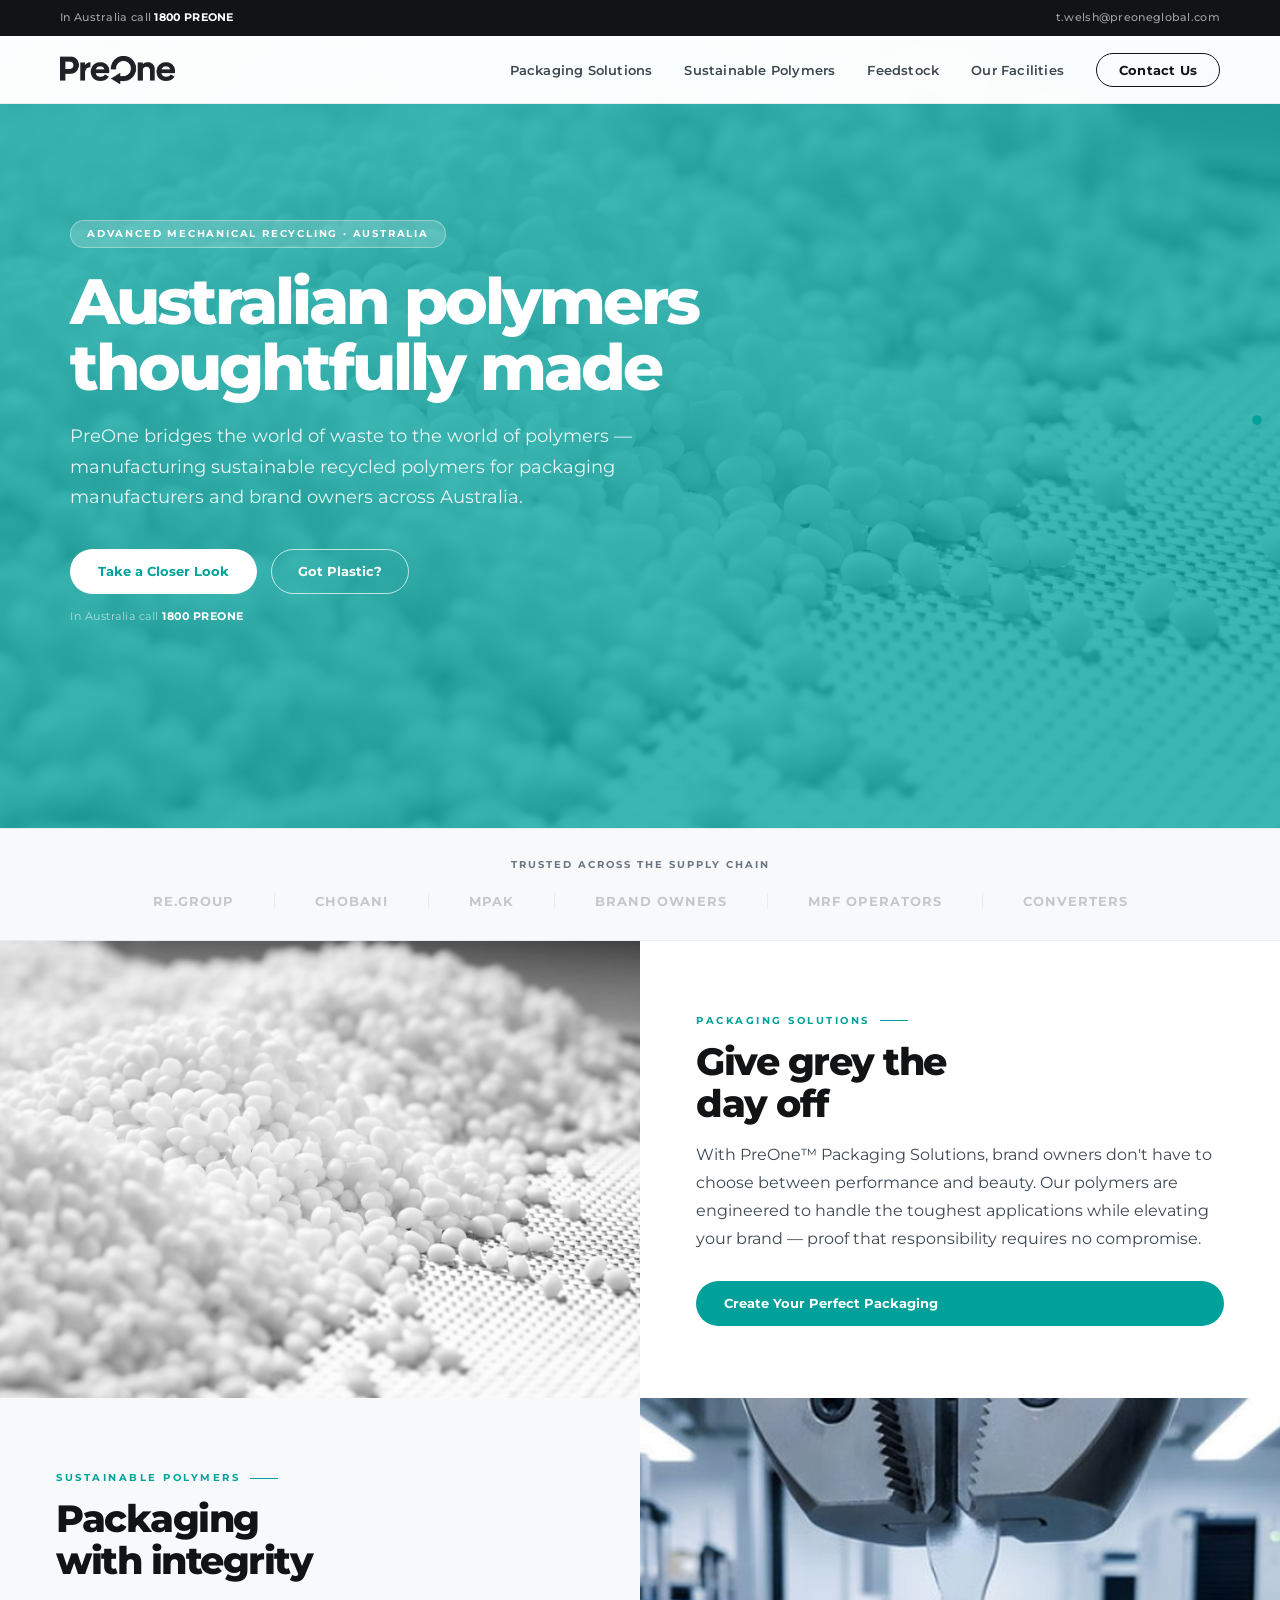
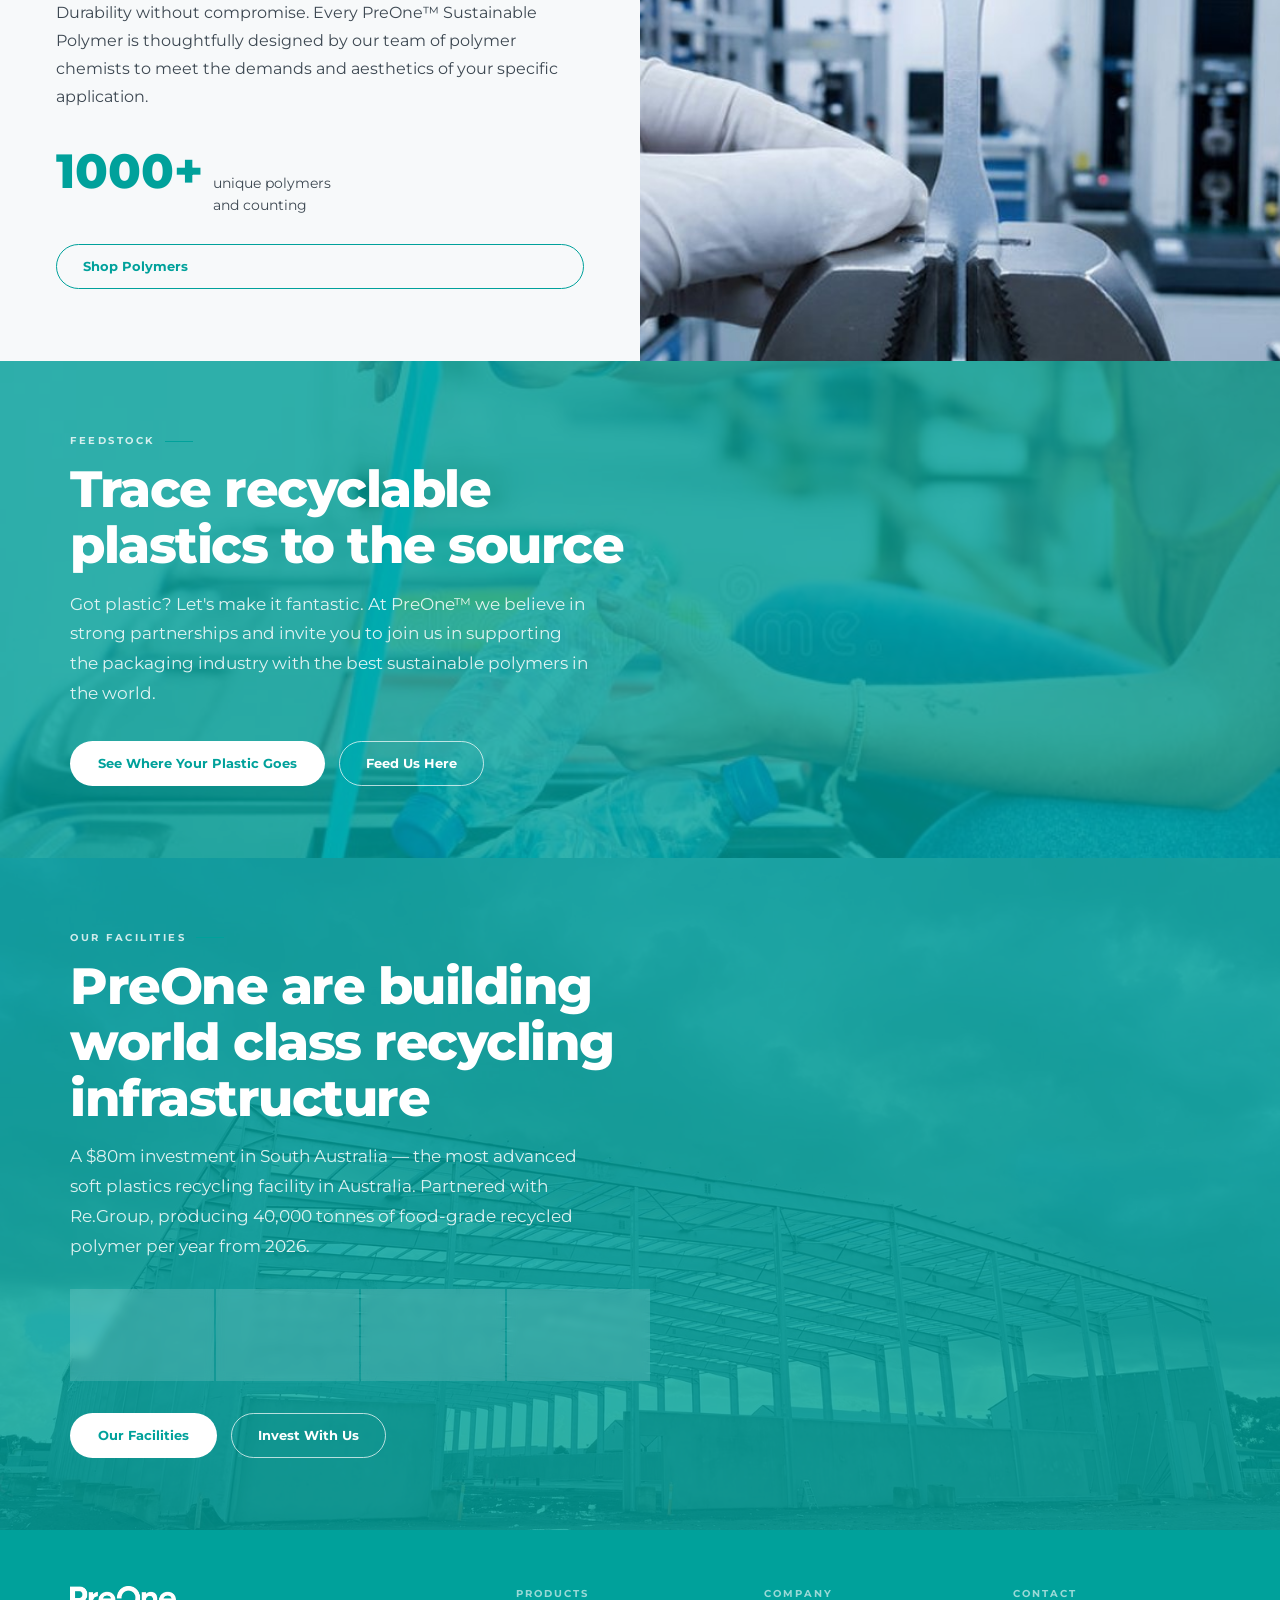
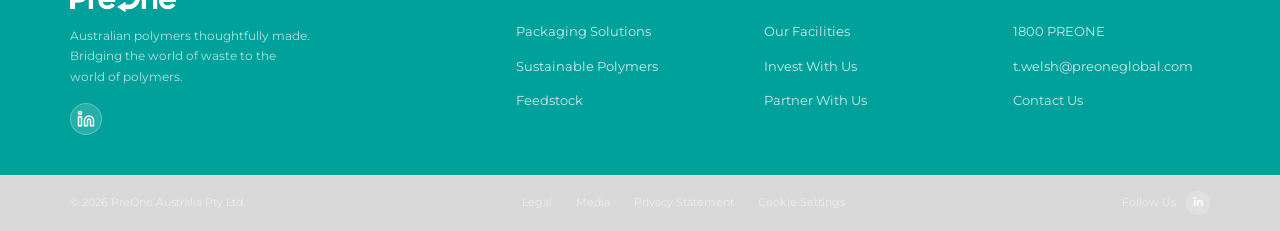
==== commit f8048ff4: "new" ====
--- a/index.html
+++ b/index.html
@@ -1,8 +1,7 @@
 <!DOCTYPE html>
 <html lang="en">
 <head>
-<meta charset="UTF-8">
-<meta name="viewport" content="width=device-width, initial-scale=1.0">
+<meta charset="UTF-8"><meta name="viewport" content="width=device-width, initial-scale=1.0">
 <title>PreOne — Australian Polymers Thoughtfully Made</title>
 <link href="https://fonts.googleapis.com/css2?family=Montserrat:wght@300;400;500;600;700;800&display=swap" rel="stylesheet">
 <link rel="stylesheet" href="assets/style.css">
@@ -10,242 +9,136 @@
 <body>
 <div id="nav-placeholder"></div>
 <div class="page-dots">
-  <button class="page-dot" title="Home"></button>
-  <button class="page-dot" title="The Problem"></button>
-  <button class="page-dot" title="Technology"></button>
-  <button class="page-dot" title="Who We Serve"></button>
-  <button class="page-dot" title="Facilities"></button>
+  <button class="page-dot"></button><button class="page-dot"></button>
+  <button class="page-dot"></button><button class="page-dot"></button>
+  <button class="page-dot"></button>
 </div>
 
-<!-- HERO — tiffany photo overlay, pellets background -->
+<!-- HERO — VIDEO with teal overlay -->
 <section class="hero" id="hero">
-  <!-- VIDEO HERO BACKGROUND -->
-  <div class="hero-video-wrap">
+  <div class="hero-media">
     <video autoplay muted loop playsinline class="hero-video">
       <source src="assets/hero-video.mp4" type="video/mp4">
     </video>
-    <div class="hero-video-overlay"></div>
+    <!-- Fallback image if video fails -->
+    <div class="hero-img" style="background-image:url('assets/photo-pellets.jpg');"></div>
+    <div class="hero-overlay"></div>
   </div>
   <div class="hero-inner">
-    <div>
+    <div style="max-width:700px;">
       <div class="hero-eyebrow">Advanced Mechanical Recycling · Australia</div>
       <h1 class="hero-h1">Australian polymers<br>thoughtfully made</h1>
-      <p class="hero-sub">PreOne bridges the world of waste to the world of polymers — delivering food-grade recycled resin for packaging manufacturers and brand owners across Australia.</p>
+      <p class="hero-sub">PreOne bridges the world of waste to the world of polymers — manufacturing sustainable recycled polymers for packaging manufacturers and brand owners across Australia.</p>
       <div class="hero-actions">
-        <a href="solution.html" class="btn-white">See How It Works</a>
-        <a href="who-we-serve.html" class="btn-ghost-white">Who We Serve →</a>
+        <a href="packaging-solutions.html" class="btn-white">Take a Closer Look</a>
+        <a href="feedstock.html" class="btn-ghost-white">Got Plastic?</a>
       </div>
-    </div>
-    <div>
-      <div class="hero-stats">
-        <div class="hero-stat">
-          <div class="hero-stat-val">90m²</div>
-          <div class="hero-stat-lbl">Per Second</div>
-          <div class="hero-stat-sub">Purification throughput</div>
-        </div>
-        <div class="hero-stat">
-          <div class="hero-stat-val">100ppm</div>
-          <div class="hero-stat-lbl">Purity</div>
-          <div class="hero-stat-sub">Residual contamination</div>
-        </div>
-        <div class="hero-stat">
-          <div class="hero-stat-val">$80M</div>
-          <div class="hero-stat-lbl">SA Investment</div>
-          <div class="hero-stat-sub">Adelaide hub under construction</div>
-        </div>
-        <div class="hero-stat">
-          <div class="hero-stat-val">40kt</div>
-          <div class="hero-stat-lbl">Annual Output</div>
-          <div class="hero-stat-sub">Recycled polymer resins</div>
-        </div>
-      </div>
+      <p class="hero-cta-text">In Australia call <strong style="color:var(--white);">1800 PREONE</strong></p>
     </div>
   </div>
 </section>
 
 <!-- PARTNER STRIP -->
 <div class="partner-strip">
-  <div class="partner-strip-inner">
-    <p class="partner-strip-label">Working Across the Entire Supply Chain</p>
+  <div class="partner-inner">
+    <p class="partner-label">Trusted Across the Supply Chain</p>
     <div class="partner-items">
-      <span class="partner-item">Re.Group</span>
-      <div class="partner-divider"></div>
-      <span class="partner-item">Chobani</span>
-      <div class="partner-divider"></div>
-      <span class="partner-item">MPAK</span>
-      <div class="partner-divider"></div>
-      <span class="partner-item">Brand Owners</span>
-      <div class="partner-divider"></div>
-      <span class="partner-item">MRF Operators</span>
-      <div class="partner-divider"></div>
+      <span class="partner-item">Re.Group</span><div class="partner-div"></div>
+      <span class="partner-item">Chobani</span><div class="partner-div"></div>
+      <span class="partner-item">MPAK</span><div class="partner-div"></div>
+      <span class="partner-item">Brand Owners</span><div class="partner-div"></div>
+      <span class="partner-item">MRF Operators</span><div class="partner-div"></div>
       <span class="partner-item">Converters</span>
     </div>
   </div>
 </div>
 
-<!-- THE PROBLEM TEASER -->
-<section class="bg-white" id="problem">
-  <div class="container">
-    <div class="two-col-grid-center">
-      <div>
-        <div class="section-eyebrow reveal">The Problem We Solve</div>
-        <h2 class="section-h2 reveal reveal-d1">91% of plastic<br>is never recycled</h2>
-        <p class="section-sub reveal reveal-d2" style="margin-bottom:32px;">Plastics pollution is one of the biggest environmental threats facing the world. The world of waste and the world of polymers operate in silos — PreOne bridges them through world-leading advanced mechanical recycling technology.</p>
-        <a href="solution.html" class="btn-primary reveal reveal-d3">See the Full Picture</a>
+<!-- PACKAGING SOLUTIONS TEASER — Slide 2 content -->
+<section id="packaging" style="padding:0;">
+  <div class="feature-split">
+    <div class="feature-split-photo">
+      <img src="assets/photo-pellets.jpg" alt="PreOne polymer pellets">
+    </div>
+    <div class="feature-split-text" style="padding:72px 56px;">
+      <div class="eyebrow reveal">Packaging Solutions</div>
+      <h2 class="h2 reveal reveal-d1">Give grey the<br>day off</h2>
+      <p class="body-text reveal reveal-d2" style="margin-bottom:28px;">With PreOne™ Packaging Solutions, brand owners don't have to choose between performance and beauty. Our polymers are engineered to handle the toughest applications while elevating your brand — proof that responsibility requires no compromise.</p>
+      <a href="packaging-solutions.html" class="btn-primary reveal reveal-d3">Create Your Perfect Packaging</a>
+    </div>
+  </div>
+</section>
+
+<!-- SUSTAINABLE POLYMERS TEASER — Slide 3 content -->
+<section id="polymers" style="padding:0;">
+  <div class="feature-split">
+    <div class="feature-split-text" style="padding:72px 56px;background:var(--bg);">
+      <div class="eyebrow reveal">Sustainable Polymers</div>
+      <h2 class="h2 reveal reveal-d1">Packaging<br>with integrity</h2>
+      <p class="body-text reveal reveal-d2" style="margin-bottom:16px;">Durability without compromise. Every PreOne™ Sustainable Polymer is thoughtfully designed by our team of polymer chemists to meet the demands and aesthetics of your specific application.</p>
+      <div style="display:flex;align-items:baseline;gap:10px;margin:20px 0 28px;" class="reveal reveal-d2">
+        <span style="font-size:48px;font-weight:800;color:var(--tiffany);line-height:1;">1000+</span>
+        <span style="font-size:14px;color:var(--mid);">unique polymers<br>and counting</span>
       </div>
-      <div class="stat-grid-2 reveal reveal-d1">
-        <div class="stat-tile">
-          <div class="stat-tile-val">14M</div>
-          <div class="stat-tile-lbl">Tonnes of plastic enter the ocean every year</div>
-        </div>
-        <div class="stat-tile">
-          <div class="stat-tile-val">91%</div>
-          <div class="stat-tile-lbl">Of soft plastics buried, burnt or washed away</div>
-        </div>
-        <div class="stat-tile">
-          <div class="stat-tile-val">2×</div>
-          <div class="stat-tile-lbl">Global production to double by 2040</div>
-        </div>
-        <div class="stat-tile">
-          <div class="stat-tile-val">2.8Bn</div>
-          <div class="stat-tile-lbl">Tonnes of GHG from plastics by 2050</div>
-        </div>
+      <a href="sustainable-polymers.html" class="btn-outline reveal reveal-d3">Shop Polymers</a>
+    </div>
+    <div class="feature-split-photo">
+      <img src="assets/photo-testing.jpg" alt="Polymer testing">
+    </div>
+  </div>
+</section>
+
+<!-- FEEDSTOCK TEASER — Slide 4+5 content -->
+<section id="feedstock" style="padding:0;">
+  <div class="tiffany-photo-section">
+    <div class="tiphoto-bg" style="background-image:url('assets/photo-recycling.jpg');"></div>
+    <div class="tiphoto-overlay"></div>
+    <div class="tiphoto-content">
+      <div class="eyebrow reveal" style="color:rgba(255,255,255,0.8);">Feedstock</div>
+      <h2 class="h2 h2-white reveal reveal-d1" style="max-width:640px;font-size:clamp(32px,4vw,54px);">Trace recyclable<br>plastics to the source</h2>
+      <p style="font-size:17px;color:rgba(255,255,255,0.85);line-height:1.75;max-width:520px;margin:16px 0 32px;" class="reveal reveal-d2">Got plastic? Let's make it fantastic. At PreOne™ we believe in strong partnerships and invite you to join us in supporting the packaging industry with the best sustainable polymers in the world.</p>
+      <div style="display:flex;gap:14px;" class="reveal reveal-d3">
+        <a href="feedstock.html" class="btn-white">See Where Your Plastic Goes</a>
+        <a href="contact.html" class="btn-ghost-white">Feed Us Here</a>
       </div>
     </div>
   </div>
 </section>
 
-<!-- TECHNOLOGY TEASER -->
-<section class="bg-light" id="technology">
-  <div class="container">
-    <div class="section-eyebrow reveal">Our Technology</div>
-    <h2 class="section-h2 reveal reveal-d1">We Make It Circular</h2>
-    <p class="section-sub section-sub-wide reveal reveal-d2" style="margin-bottom:52px;">PreOne coordinates the supply chain end-to-end using the HydroDyn® advanced mechanical recycling system — purifying to 100 parts per million at 90m² per second.</p>
-    <div class="process-strip process-strip-6 reveal">
-      <div class="process-connector"></div>
-      <div class="process-step">
-        <div class="process-num">1</div>
-        <div class="process-step-title">Recovery Spokes</div>
-        <div class="process-step-desc">HydroCleaner converts waste plastic into pre-washed flakes at MRF sites.</div>
-      </div>
-      <div class="process-step">
-        <div class="process-num">2</div>
-        <div class="process-step-title">Purification Hubs</div>
-        <div class="process-step-desc">JV hubs convert flakes into virgin-replacement ASP resins.</div>
-      </div>
-      <div class="process-step">
-        <div class="process-num">3</div>
-        <div class="process-step-title">Converters</div>
-        <div class="process-step-desc">Packaging manufacturers receive ASPs tuned to exact specifications.</div>
-      </div>
-      <div class="process-step">
-        <div class="process-num">4</div>
-        <div class="process-step-title">Brand Owners</div>
-        <div class="process-step-desc">Packaging solutions with equity participation in hub developments.</div>
-      </div>
-      <div class="process-step">
-        <div class="process-num">5</div>
-        <div class="process-step-title">Retailers</div>
-        <div class="process-step-desc">Certified packaging, traceability and supply priority.</div>
-      </div>
-      <div class="process-step">
-        <div class="process-num">6</div>
-        <div class="process-step-title">Consumers</div>
-        <div class="process-step-desc">Functional, consistent products. Transparency. Engagement in recovery.</div>
-      </div>
-    </div>
-    <div style="text-align:center;margin-top:44px;" class="reveal">
-      <a href="technology.html" class="btn-outline">Explore Our Technology</a>
-    </div>
-  </div>
-</section>
-
-<!-- WHO WE SERVE TEASER -->
-<section class="bg-white" id="serve">
-  <div class="container">
-    <div class="section-eyebrow reveal">Who We Serve</div>
-    <h2 class="section-h2 reveal reveal-d1">Value for Every<br>Player in the Chain</h2>
-    <p class="section-sub reveal reveal-d2" style="margin-bottom:48px;">Our collaborative model creates equitable outcomes for MRFs, packaging manufacturers, brand owners and retailers — not just one player.</p>
-    <div class="card-grid-4 reveal reveal-d1">
-      <a href="who-we-serve.html#mrf" class="light-card" style="text-decoration:none;color:inherit;">
-        <div class="card-icon">
-          <svg width="22" height="22" viewBox="0 0 24 24" fill="none" stroke="#00A19B" stroke-width="1.8" stroke-linecap="round" stroke-linejoin="round"><path d="M3 12a9 9 0 1 0 9-9 9.75 9.75 0 0 0-6.74 2.74L3 8"/><path d="M3 3v5h5"/></svg>
+<!-- FACILITIES TEASER — Slide 6 content -->
+<section id="facilities" style="padding:0;">
+  <div class="tiffany-photo-section">
+    <div class="tiphoto-bg" style="background-image:url('assets/photo-facility.jpg');"></div>
+    <div class="tiphoto-overlay" style="background:rgba(0,161,155,0.82);"></div>
+    <div class="tiphoto-content">
+      <div class="eyebrow reveal" style="color:rgba(255,255,255,0.8);">Our Facilities</div>
+      <h2 class="h2 h2-white reveal reveal-d1" style="font-size:clamp(32px,4vw,58px);">PreOne are building<br>world class recycling<br>infrastructure</h2>
+      <p style="font-size:17px;color:rgba(255,255,255,0.85);line-height:1.75;max-width:540px;margin:16px 0 28px;" class="reveal reveal-d2">A $80m investment in South Australia — the most advanced soft plastics recycling facility in Australia. Partnered with Re.Group, producing 40,000 tonnes of food-grade recycled polymer per year from 2026.</p>
+      <div style="display:grid;grid-template-columns:repeat(4,1fr);gap:2px;max-width:580px;margin-bottom:32px;" class="reveal reveal-d2">
+        <div style="background:rgba(255,255,255,0.14);padding:18px 14px;text-align:center;backdrop-filter:blur(4px);">
+          <div style="font-size:24px;font-weight:800;color:var(--white);">$80M</div>
+          <div style="font-size:9px;font-weight:700;color:rgba(255,255,255,0.7);text-transform:uppercase;letter-spacing:0.8px;margin-top:3px;">Investment</div>
         </div>
-        <h3>MRF Operators</h3>
-        <p>Add real value at the gate. Certified feedstock. 100% PreOne volume offtake.</p>
-      </a>
-      <a href="who-we-serve.html#manufacturers" class="light-card" style="text-decoration:none;color:inherit;">
-        <div class="card-icon">
-          <svg width="22" height="22" viewBox="0 0 24 24" fill="none" stroke="#00A19B" stroke-width="1.8" stroke-linecap="round" stroke-linejoin="round"><path d="M2 20h20"/><path d="M9 20V8l-7 4V8l7-4v4l7-4v16"/></svg>
+        <div style="background:rgba(255,255,255,0.14);padding:18px 14px;text-align:center;backdrop-filter:blur(4px);">
+          <div style="font-size:24px;font-weight:800;color:var(--white);">40kt</div>
+          <div style="font-size:9px;font-weight:700;color:rgba(255,255,255,0.7);text-transform:uppercase;letter-spacing:0.8px;margin-top:3px;">Annual Output</div>
         </div>
-        <h3>Packaging Manufacturers</h3>
-        <p>Single-pack ASP solution. No trial and error. Engineered to your exact spec.</p>
-      </a>
-      <a href="who-we-serve.html#brands" class="light-card" style="text-decoration:none;color:inherit;">
-        <div class="card-icon">
-          <svg width="22" height="22" viewBox="0 0 24 24" fill="none" stroke="#00A19B" stroke-width="1.8" stroke-linecap="round" stroke-linejoin="round"><circle cx="12" cy="12" r="10"/><circle cx="12" cy="12" r="6"/><circle cx="12" cy="12" r="2"/></svg>
+        <div style="background:rgba(255,255,255,0.14);padding:18px 14px;text-align:center;backdrop-filter:blur(4px);">
+          <div style="font-size:24px;font-weight:800;color:var(--white);">12k</div>
+          <div style="font-size:9px;font-weight:700;color:rgba(255,255,255,0.7);text-transform:uppercase;letter-spacing:0.8px;margin-top:3px;">Square Metres</div>
         </div>
-        <h3>Brand Owners</h3>
-        <p>Hit recycled content targets. Equity participation. Price certainty.</p>
-      </a>
-      <a href="who-we-serve.html#retailers" class="light-card" style="text-decoration:none;color:inherit;">
-        <div class="card-icon">
-          <svg width="22" height="22" viewBox="0 0 24 24" fill="none" stroke="#00A19B" stroke-width="1.8" stroke-linecap="round" stroke-linejoin="round"><path d="M6 2 3 6v14a2 2 0 0 0 2 2h14a2 2 0 0 0 2-2V6l-3-4z"/><line x1="3" y1="6" x2="21" y2="6"/><path d="M16 10a4 4 0 0 1-8 0"/></svg>
-        </div>
-        <h3>Retailers</h3>
-        <p>Packaging design, traceability, supply priority and community responsibility.</p>
-      </a>
-    </div>
-  </div>
-</section>
-
-<!-- FACILITIES TEASER — photo background -->
-<section class="bg-white" id="facilities" style="padding:0;">
-  <div style="position:relative;overflow:hidden;min-height:480px;display:flex;align-items:center;">
-    <div style="position:absolute;inset:0;background:url('assets/photo-facility.jpg') center/cover no-repeat;"></div>
-    <div style="position:absolute;inset:0;background:rgba(0,161,155,0.78);"></div>
-    <div class="container" style="position:relative;z-index:2;padding-top:80px;padding-bottom:80px;">
-      <div class="section-eyebrow reveal" style="color:rgba(255,255,255,0.8);">Our Facilities</div>
-      <h2 class="section-h2 reveal reveal-d1" style="color:var(--white);">$80M Facility.<br>Adelaide. 2026.</h2>
-      <p style="font-size:16px;color:rgba(255,255,255,0.85);line-height:1.75;max-width:520px;margin-bottom:36px;" class="reveal reveal-d2">The South Australian Purification Hub is now under construction — the most significant investment in Australian soft plastics recycling infrastructure, in partnership with Re.Group.</p>
-      <div style="display:grid;grid-template-columns:repeat(4,1fr);gap:2px;max-width:640px;margin-bottom:40px;" class="reveal reveal-d2">
-        <div style="background:rgba(255,255,255,0.15);padding:20px 16px;text-align:center;backdrop-filter:blur(4px);">
-          <div style="font-size:26px;font-weight:800;color:var(--white);">$80M</div>
-          <div style="font-size:10px;font-weight:700;color:rgba(255,255,255,0.7);text-transform:uppercase;letter-spacing:0.8px;margin-top:4px;">Investment</div>
-        </div>
-        <div style="background:rgba(255,255,255,0.15);padding:20px 16px;text-align:center;backdrop-filter:blur(4px);">
-          <div style="font-size:26px;font-weight:800;color:var(--white);">40kt</div>
-          <div style="font-size:10px;font-weight:700;color:rgba(255,255,255,0.7);text-transform:uppercase;letter-spacing:0.8px;margin-top:4px;">Annual Output</div>
-        </div>
-        <div style="background:rgba(255,255,255,0.15);padding:20px 16px;text-align:center;backdrop-filter:blur(4px);">
-          <div style="font-size:26px;font-weight:800;color:var(--white);">12k</div>
-          <div style="font-size:10px;font-weight:700;color:rgba(255,255,255,0.7);text-transform:uppercase;letter-spacing:0.8px;margin-top:4px;">Square Metres</div>
-        </div>
-        <div style="background:rgba(255,255,255,0.15);padding:20px 16px;text-align:center;backdrop-filter:blur(4px);">
-          <div style="font-size:26px;font-weight:800;color:var(--white);">2026</div>
-          <div style="font-size:10px;font-weight:700;color:rgba(255,255,255,0.7);text-transform:uppercase;letter-spacing:0.8px;margin-top:4px;">Production</div>
+        <div style="background:rgba(255,255,255,0.14);padding:18px 14px;text-align:center;backdrop-filter:blur(4px);">
+          <div style="font-size:24px;font-weight:800;color:var(--white);">2026</div>
+          <div style="font-size:9px;font-weight:700;color:rgba(255,255,255,0.7);text-transform:uppercase;letter-spacing:0.8px;margin-top:3px;">Production</div>
         </div>
       </div>
       <div style="display:flex;gap:14px;" class="reveal reveal-d3">
-        <a href="facilities.html" class="btn-white">Our Facilities &amp; Investment</a>
-        <a href="contact.html" class="btn-ghost-white">Partner With Us</a>
+        <a href="facilities.html" class="btn-white">Our Facilities</a>
+        <a href="facilities.html#investment" class="btn-ghost-white">Invest With Us</a>
       </div>
     </div>
   </div>
 </section>
 
-<!-- CTA BAND -->
-<div class="cta-band">
-  <div class="cta-inner">
-    <h2>Ready to Close the Loop?</h2>
-    <p>Whether you're an MRF operator, packaging manufacturer, brand owner or retailer — there's a PreOne partnership model built for you.</p>
-    <div class="cta-actions">
-      <a href="contact.html" class="btn-white">Partner With Us</a>
-      <a href="solution.html" class="btn-ghost-white">Learn More</a>
-    </div>
-  </div>
-</div>
-
 <div id="footer-placeholder"></div>
 <script src="assets/chrome.js"></script>
 </body>
--- a/assets/style.css
+++ b/assets/style.css
@@ -1,633 +1,476 @@
 /* ============================================================
-   PREONE GLOBAL — SHARED STYLESHEET
-   F1-inspired palette: near-black, tiffany green, silver
+   PREONE GLOBAL — LIGHT THEME v3
+   White / Tiffany #00A19B / Near-black text
+   Structure: PPTX Template Workbook V1
    ============================================================ */
-
 *, *::before, *::after { box-sizing: border-box; margin: 0; padding: 0; }
 
 :root {
-  --black:       #08090b;
-  --onix:        #111315;
-  --charcoal:    #1a1e22;
-  --mid-dark:    #242a30;
-  --panel:       #2a3038;
-  --steel:       #565F64;
-  --silver:      #CBCCCE;
-  --tiffany:     #00A19B;
-  --tiffany-dk:  #007d79;
-  --tiffany-lt:  #1dbfb9;
-  --blue-dark:   #24364A;
-  --dark-red:    #80142B;
-  --white:       #ffffff;
-  --off-white:   #f2f3f4;
-  --nav-h:       72px;
+  --tiffany:    #00A19B;
+  --tiffany-dk: #008a85;
+  --tiffany-lt: #33b8b3;
+  --tiffany-bg: #f0fafa;
+  --tiffany-mid:#d0edec;
+  --white:      #ffffff;
+  --near-black: #111315;
+  --dark:       #1e2226;
+  --mid:        #3d4852;
+  --steel:      #6b7684;
+  --light-grey: #e8ecef;
+  --bg:         #f7f9fa;
+  --topbar-h:   36px;
+  --nav-h:      68px;
+  --full-nav:   104px; /* topbar + nav */
 }
 
 html { scroll-behavior: smooth; }
 body {
   font-family: 'Montserrat', sans-serif;
-  background: var(--onix);
-  color: var(--white);
+  background: var(--white);
+  color: var(--dark);
   line-height: 1.6;
   overflow-x: hidden;
 }
-
-/* ── SCROLLBAR ── */
+a { color: inherit; text-decoration: none; }
+a:visited { color: inherit; }
+img { max-width: 100%; }
+
 ::-webkit-scrollbar { width: 4px; }
-::-webkit-scrollbar-track { background: var(--black); }
-::-webkit-scrollbar-thumb { background: var(--steel); border-radius: 2px; }
+::-webkit-scrollbar-track { background: var(--light-grey); }
+::-webkit-scrollbar-thumb { background: var(--tiffany); border-radius: 2px; }
 
 /* ── NAV ── */
 nav {
   position: fixed; top: 0; left: 0; right: 0; z-index: 100;
-  height: var(--nav-h);
-  background: rgba(8,9,11,0.94);
-  backdrop-filter: blur(16px);
-  border-bottom: 1px solid rgba(255,255,255,0.055);
+}
+.nav-topbar {
+  background: var(--near-black);
+  height: var(--topbar-h);
   display: flex; align-items: center; justify-content: space-between;
   padding: 0 60px;
-}
-.nav-logo { display: flex; align-items: center; text-decoration: none; }
-.nav-logo img {
-  height: 32px; width: auto;
-  mix-blend-mode: screen;
-  filter: brightness(1.1);
-}
+  font-size: 11px; font-weight: 500; color: rgba(255,255,255,0.6);
+  letter-spacing: 0.3px;
+}
+.nav-topbar strong { color: var(--white); }
+.nav-main {
+  height: var(--nav-h);
+  background: rgba(255,255,255,0.98);
+  backdrop-filter: blur(12px);
+  border-bottom: 1px solid var(--light-grey);
+  display: flex; align-items: center; justify-content: space-between;
+  padding: 0 60px;
+}
+.nav-logo img { height: 28px; width: auto; display: block; }
 .nav-links { display: flex; align-items: center; gap: 32px; list-style: none; }
 .nav-links a {
-  color: var(--silver); font-size: 12px; font-weight: 600;
-  text-decoration: none; letter-spacing: 0.8px; text-transform: uppercase;
-  transition: color 0.2s; white-space: nowrap;
-}
-.nav-links a:hover,
-.nav-links a.active { color: var(--tiffany); }
+  color: var(--mid); font-size: 13px; font-weight: 600;
+  letter-spacing: 0.2px; transition: color 0.2s;
+}
+.nav-links a:hover, .nav-links a.active { color: var(--tiffany); }
 .nav-cta {
-  background: var(--tiffany) !important;
-  color: var(--black) !important;
-  padding: 9px 22px; border-radius: 3px;
+  border: 1.5px solid var(--near-black) !important;
+  color: var(--near-black) !important;
+  padding: 8px 22px; border-radius: 999px;
   font-weight: 700 !important;
-  letter-spacing: 0.3px !important;
-  text-transform: none !important;
-  transition: background 0.2s !important;
-}
-.nav-cta:hover { background: var(--tiffany-lt) !important; color: var(--black) !important; }
-
-/* ── HERO ── */
+  transition: all 0.2s !important;
+  background: transparent !important;
+}
+.nav-cta:hover { background: var(--near-black) !important; color: var(--white) !important; }
+
+/* ── BUTTONS ── */
+.btn-primary {
+  background: var(--tiffany); color: var(--white);
+  padding: 12px 28px; border-radius: 999px;
+  font-weight: 700; font-size: 13px;
+  font-family: 'Montserrat', sans-serif;
+  border: none; cursor: pointer;
+  display: inline-block; white-space: nowrap;
+  transition: background 0.2s; text-decoration: none;
+}
+.btn-primary:hover { background: var(--tiffany-dk); }
+.btn-outline {
+  border: 1.5px solid var(--tiffany); color: var(--tiffany);
+  padding: 11px 26px; border-radius: 999px;
+  font-weight: 700; font-size: 13px;
+  font-family: 'Montserrat', sans-serif;
+  display: inline-block; white-space: nowrap;
+  transition: all 0.2s; text-decoration: none;
+}
+.btn-outline:hover { background: var(--tiffany); color: var(--white); }
+.btn-outline-dark {
+  border: 1.5px solid var(--near-black); color: var(--near-black);
+  padding: 11px 26px; border-radius: 999px;
+  font-weight: 700; font-size: 13px;
+  font-family: 'Montserrat', sans-serif;
+  display: inline-block; white-space: nowrap;
+  transition: all 0.2s; text-decoration: none;
+}
+.btn-outline-dark:hover { background: var(--near-black); color: var(--white); }
+.btn-white {
+  background: var(--white); color: var(--tiffany);
+  padding: 12px 28px; border-radius: 999px;
+  font-weight: 700; font-size: 13px;
+  font-family: 'Montserrat', sans-serif;
+  border: none; cursor: pointer;
+  display: inline-block; white-space: nowrap;
+  transition: background 0.2s; text-decoration: none;
+}
+.btn-white:hover { background: var(--tiffany-bg); }
+.btn-ghost-white {
+  border: 1.5px solid rgba(255,255,255,0.7); color: var(--white);
+  padding: 11px 26px; border-radius: 999px;
+  font-weight: 700; font-size: 13px;
+  font-family: 'Montserrat', sans-serif;
+  display: inline-block; white-space: nowrap;
+  transition: all 0.2s; text-decoration: none;
+}
+.btn-ghost-white:hover { background: rgba(255,255,255,0.15); border-color: white; }
+
+/* ── LAYOUT ── */
+section { padding: 88px 0; background: var(--white); }
+.section-bg-light { background: var(--bg) !important; }
+.section-bg-tiffany { background: var(--tiffany) !important; }
+.section-bg-dark { background: var(--near-black) !important; }
+.container { max-width: 1260px; margin: 0 auto; padding: 0 60px; }
+.two-col { display: grid; grid-template-columns: 1fr 1fr; gap: 72px; align-items: center; }
+.two-col-start { display: grid; grid-template-columns: 1fr 1fr; gap: 72px; align-items: start; }
+.three-col { display: grid; grid-template-columns: repeat(3,1fr); gap: 28px; }
+.four-col { display: grid; grid-template-columns: repeat(4,1fr); gap: 20px; }
+
+/* ── EYEBROWS & HEADINGS ── */
+.eyebrow {
+  font-size: 10px; font-weight: 700; letter-spacing: 2.5px; text-transform: uppercase;
+  color: var(--tiffany); margin-bottom: 12px;
+  display: flex; align-items: center; gap: 10px;
+}
+.eyebrow::after { content: ''; flex: 0 0 28px; height: 1px; background: var(--tiffany); }
+h1.hero-h1 {
+  font-size: clamp(40px, 5vw, 72px);
+  font-weight: 800; letter-spacing: -3px; line-height: 1.04;
+  color: var(--white); margin-bottom: 20px;
+}
+h2.h2 {
+  font-size: clamp(28px, 3vw, 44px);
+  font-weight: 800; letter-spacing: -1.5px; line-height: 1.1;
+  color: var(--near-black); margin-bottom: 16px;
+}
+h2.h2 em { color: var(--tiffany); font-style: normal; }
+h2.h2-white { color: var(--white); }
+h3.h3 { font-size: 18px; font-weight: 700; color: var(--near-black); margin-bottom: 10px; }
+.body-text { font-size: 16px; color: var(--mid); line-height: 1.75; }
+.body-text-white { font-size: 16px; color: rgba(255,255,255,0.85); line-height: 1.75; }
+.body-text-sm { font-size: 13px; color: var(--mid); line-height: 1.65; }
+
+/* ── HERO — VIDEO/PHOTO BACKGROUND ── */
 .hero {
-  min-height: 100vh;
-  padding-top: var(--nav-h);
+  min-height: 92vh;
+  padding-top: var(--full-nav);
+  position: relative; overflow: hidden;
   display: flex; align-items: center;
-  position: relative; overflow: hidden;
-  background: var(--onix);
-}
-.hero-bg-glow {
-  position: absolute; inset: 0; pointer-events: none;
-  background:
-    radial-gradient(ellipse 55% 60% at 68% 45%, rgba(0,161,155,0.07) 0%, transparent 65%),
-    radial-gradient(ellipse 35% 50% at 15% 80%, rgba(36,54,74,0.12) 0%, transparent 55%);
-}
-.hero-grid {
-  position: absolute; inset: 0; opacity: 0.025;
-  background-image:
-    linear-gradient(rgba(255,255,255,1) 1px, transparent 1px),
-    linear-gradient(90deg, rgba(255,255,255,1) 1px, transparent 1px);
-  background-size: 64px 64px;
+  background: var(--tiffany);
+}
+.hero-media {
+  position: absolute; inset: 0; z-index: 0; overflow: hidden;
+}
+.hero-video {
+  position: absolute; top: 50%; left: 50%;
+  transform: translate(-50%, -50%);
+  min-width: 100%; min-height: 100%;
+  width: auto; height: auto; object-fit: cover;
+}
+.hero-img {
+  position: absolute; inset: 0;
+  background-size: cover; background-position: center;
+}
+.hero-overlay {
+  position: absolute; inset: 0;
+  background: rgba(0,161,155,0.76);
 }
 .hero-inner {
   position: relative; z-index: 2;
   max-width: 1260px; margin: 0 auto; padding: 0 60px;
-  display: grid; grid-template-columns: 1fr 1fr; gap: 72px; align-items: center;
   width: 100%;
 }
 .hero-eyebrow {
-  display: inline-flex; align-items: center; gap: 9px;
-  background: rgba(0,161,155,0.1); border: 1px solid rgba(0,161,155,0.28);
-  border-radius: 3px; padding: 5px 14px; margin-bottom: 28px;
+  display: inline-flex; align-items: center; gap: 8px;
+  background: rgba(255,255,255,0.18); border: 1px solid rgba(255,255,255,0.35);
+  border-radius: 999px; padding: 5px 16px; margin-bottom: 20px;
   font-size: 10px; font-weight: 700; letter-spacing: 1.8px;
-  text-transform: uppercase; color: var(--tiffany);
-}
-.hero-eyebrow-dot {
-  width: 6px; height: 6px; border-radius: 50%;
-  background: var(--tiffany); flex-shrink: 0;
-}
-h1.hero-h1 {
-  font-size: clamp(36px, 4.2vw, 60px);
-  font-weight: 800; line-height: 1.08;
-  letter-spacing: -2px; margin-bottom: 24px;
-}
-h1.hero-h1 em { color: var(--tiffany); font-style: normal; }
+  text-transform: uppercase; color: var(--white);
+}
 .hero-sub {
-  font-size: 16px; font-weight: 400; line-height: 1.75;
-  color: var(--silver); margin-bottom: 40px; max-width: 460px;
-}
-.hero-actions { display: flex; gap: 16px; align-items: center; flex-wrap: wrap; }
-
-/* ── BUTTONS ── */
-.btn-primary {
-  background: var(--tiffany); color: var(--black);
-  padding: 13px 30px; border-radius: 3px;
-  font-weight: 700; font-size: 13px; letter-spacing: 0.2px;
-  text-decoration: none; transition: background 0.2s;
-  font-family: 'Montserrat', sans-serif;
-  border: none; cursor: pointer; display: inline-block; white-space: nowrap;
-}
-.btn-primary:hover { background: var(--tiffany-lt); }
-.btn-ghost {
-  color: var(--silver); font-size: 13px; font-weight: 600;
-  text-decoration: none; display: inline-flex; align-items: center; gap: 8px;
-  transition: color 0.2s; white-space: nowrap;
-}
-.btn-ghost:hover { color: var(--white); }
-.btn-ghost-arrow { transition: transform 0.2s; }
-.btn-ghost:hover .btn-ghost-arrow { transform: translateX(4px); }
-.btn-dark {
-  background: var(--black); color: var(--white);
-  padding: 13px 34px; border-radius: 3px;
-  font-weight: 700; font-size: 13px; text-decoration: none;
-  font-family: 'Montserrat', sans-serif;
-  transition: background 0.2s; display: inline-block;
-}
-.btn-dark:hover { background: var(--charcoal); }
-.btn-outline-dark {
-  border: 2px solid rgba(0,0,0,0.25); color: var(--black);
-  padding: 11px 28px; border-radius: 3px;
-  font-weight: 700; font-size: 13px; text-decoration: none;
-  font-family: 'Montserrat', sans-serif;
-  transition: border-color 0.2s; display: inline-block;
-}
-.btn-outline-dark:hover { border-color: rgba(0,0,0,0.6); }
-.btn-outline-tiffany {
-  border: 1.5px solid var(--tiffany); color: var(--tiffany);
-  padding: 11px 28px; border-radius: 3px;
-  font-weight: 700; font-size: 13px; text-decoration: none;
-  font-family: 'Montserrat', sans-serif;
-  transition: background 0.2s, color 0.2s; display: inline-block;
-}
-.btn-outline-tiffany:hover { background: var(--tiffany); color: var(--black); }
-
-/* ── SECTION SHELL ── */
-section { padding: 96px 0; }
-.container { max-width: 1260px; margin: 0 auto; padding: 0 60px; }
-.section-eyebrow {
-  font-size: 10px; font-weight: 700; letter-spacing: 2.5px; text-transform: uppercase;
-  color: var(--tiffany); margin-bottom: 14px;
-  display: flex; align-items: center; gap: 12px;
-}
-.section-eyebrow::after {
-  content: ''; flex: 0 0 36px; height: 1px; background: var(--tiffany);
-}
-h2.section-h2 {
-  font-size: clamp(30px, 3.2vw, 46px);
-  font-weight: 800; letter-spacing: -1.5px; line-height: 1.08;
-  margin-bottom: 18px;
-}
-.section-sub {
-  font-size: 16px; font-weight: 400; color: var(--silver); line-height: 1.75;
-  max-width: 560px;
-}
-.section-sub-wide { max-width: 720px; }
+  font-size: 18px; color: rgba(255,255,255,0.88); line-height: 1.7;
+  max-width: 600px; margin-bottom: 36px; font-weight: 400;
+}
+.hero-actions { display: flex; gap: 14px; flex-wrap: wrap; align-items: center; }
+.hero-cta-text {
+  font-size: 11px; color: rgba(255,255,255,0.6); margin-top: 14px;
+  letter-spacing: 0.5px;
+}
 
 /* ── PAGE HERO (inner pages) ── */
 .page-hero {
-  padding-top: calc(var(--nav-h) + 72px);
+  padding-top: calc(var(--full-nav) + 64px);
   padding-bottom: 72px;
-  background: var(--onix);
   position: relative; overflow: hidden;
+  background: var(--tiffany);
 }
 .page-hero-bg {
   position: absolute; inset: 0;
-  background: radial-gradient(ellipse 50% 80% at 80% 50%, rgba(0,161,155,0.06) 0%, transparent 60%);
+  background-size: cover; background-position: center; z-index: 0;
+}
+.page-hero-bg::after {
+  content: ''; position: absolute; inset: 0;
+  background: rgba(0,161,155,0.78);
 }
 .page-hero-inner { position: relative; z-index: 2; }
 .page-hero-tag {
   display: inline-flex; align-items: center; gap: 8px;
-  background: rgba(0,161,155,0.1); border: 1px solid rgba(0,161,155,0.25);
-  border-radius: 3px; padding: 4px 12px; margin-bottom: 22px;
+  background: rgba(255,255,255,0.18); border: 1px solid rgba(255,255,255,0.35);
+  border-radius: 999px; padding: 4px 14px; margin-bottom: 18px;
   font-size: 10px; font-weight: 700; letter-spacing: 1.8px;
-  text-transform: uppercase; color: var(--tiffany);
+  text-transform: uppercase; color: var(--white);
 }
 h1.page-h1 {
-  font-size: clamp(34px, 4vw, 58px);
+  font-size: clamp(32px, 4vw, 56px);
   font-weight: 800; letter-spacing: -2px; line-height: 1.08;
-  margin-bottom: 20px;
-}
-h1.page-h1 em { color: var(--tiffany); font-style: normal; }
+  color: var(--white); margin-bottom: 18px;
+}
 .page-sub {
-  font-size: 17px; font-weight: 400; color: var(--silver);
+  font-size: 17px; color: rgba(255,255,255,0.88);
   line-height: 1.75; max-width: 600px;
 }
-.page-divider {
-  height: 1px; background: rgba(255,255,255,0.06);
-  margin: 0;
-}
+.page-actions { display: flex; gap: 14px; margin-top: 28px; flex-wrap: wrap; }
 
 /* ── STAT TILES ── */
-.stat-grid-2 { display: grid; grid-template-columns: 1fr 1fr; gap: 2px; }
-.stat-grid-4 { display: grid; grid-template-columns: repeat(4,1fr); gap: 2px; }
+.stat-row { display: grid; grid-template-columns: repeat(4,1fr); gap: 1px; background: var(--light-grey); }
+.stat-row-3 { grid-template-columns: repeat(3,1fr); }
 .stat-tile {
-  background: var(--mid-dark); padding: 30px 26px; position: relative; overflow: hidden;
+  background: var(--white); padding: 32px 28px;
+  position: relative;
 }
 .stat-tile::before {
-  content: ''; position: absolute; top: 0; left: 0; right: 0; height: 2px;
+  content: ''; position: absolute; top: 0; left: 0; right: 0; height: 3px;
   background: var(--tiffany); transform: scaleX(0); transform-origin: left;
-  transition: transform 0.35s;
+  transition: transform 0.3s;
 }
 .stat-tile:hover::before { transform: scaleX(1); }
-.stat-tile-val { font-size: 38px; font-weight: 800; color: var(--tiffany); line-height: 1; margin-bottom: 8px; }
-.stat-tile-lbl { font-size: 13px; font-weight: 500; color: var(--silver); line-height: 1.4; }
+.stat-val { font-size: 42px; font-weight: 800; color: var(--tiffany); line-height: 1; margin-bottom: 6px; }
+.stat-lbl { font-size: 12px; font-weight: 600; color: var(--mid); line-height: 1.4; }
+
+/* ── CARDS ── */
+.card {
+  background: var(--white); border: 1px solid var(--light-grey);
+  border-radius: 10px; padding: 32px 28px;
+  transition: border-color 0.2s, box-shadow 0.2s;
+}
+.card:hover { border-color: var(--tiffany); box-shadow: 0 4px 24px rgba(0,161,155,0.1); }
+.card-icon {
+  width: 48px; height: 48px; border-radius: 10px;
+  background: var(--tiffany-bg); border: 1px solid var(--tiffany-mid);
+  display: flex; align-items: center; justify-content: center;
+  margin-bottom: 18px;
+}
+.card h3 { font-size: 16px; font-weight: 700; color: var(--near-black); margin-bottom: 10px; }
+.card p { font-size: 13px; color: var(--mid); line-height: 1.65; }
+a.card { color: inherit; text-decoration: none; display: block; }
+
+/* Tiffany card */
+.card-tiffany {
+  background: var(--tiffany); border-radius: 10px; padding: 32px 28px;
+  color: var(--white);
+}
+.card-tiffany h3 { color: var(--white); font-size: 18px; font-weight: 800; margin-bottom: 10px; }
+.card-tiffany p { color: rgba(255,255,255,0.85); font-size: 13px; line-height: 1.65; }
+
+/* ── TIFFANY PHOTO SECTION ── */
+.tiffany-photo-section {
+  position: relative; overflow: hidden;
+  min-height: 480px; display: flex; align-items: center;
+}
+.tiphoto-bg {
+  position: absolute; inset: 0;
+  background-size: cover; background-position: center;
+}
+.tiphoto-overlay {
+  position: absolute; inset: 0;
+  background: rgba(0,161,155,0.8);
+}
+.tiphoto-content {
+  position: relative; z-index: 2;
+  max-width: 1260px; margin: 0 auto; padding: 72px 60px;
+  width: 100%;
+}
+
+/* ── FEATURE SPLIT (photo + text) ── */
+.feature-split { display: grid; grid-template-columns: 1fr 1fr; }
+.feature-split-photo { position: relative; min-height: 420px; overflow: hidden; }
+.feature-split-photo img { position: absolute; inset: 0; width: 100%; height: 100%; object-fit: cover; }
+.feature-split-text {
+  padding: 72px 56px;
+  background: var(--white);
+  display: flex; flex-direction: column; justify-content: center;
+}
+.feature-split-text-teal {
+  background: var(--tiffany);
+}
 
 /* ── NUMBERED POINTS ── */
-.num-points { display: flex; flex-direction: column; gap: 28px; }
-.num-point { display: flex; gap: 18px; align-items: flex-start; }
+.num-points { display: flex; flex-direction: column; gap: 24px; }
+.num-point { display: flex; gap: 16px; align-items: flex-start; }
 .num-badge {
   flex-shrink: 0; width: 34px; height: 34px; border-radius: 50%;
-  background: rgba(0,161,155,0.1); border: 1px solid rgba(0,161,155,0.28);
+  background: var(--tiffany-bg); border: 1.5px solid var(--tiffany);
   display: flex; align-items: center; justify-content: center;
   font-size: 12px; font-weight: 800; color: var(--tiffany);
 }
-.num-point-body h3 { font-size: 15px; font-weight: 700; margin-bottom: 5px; }
-.num-point-body p { font-size: 13px; color: var(--silver); line-height: 1.65; }
-
-/* ── CARD GRID ── */
-.card-grid-2 { display: grid; grid-template-columns: 1fr 1fr; gap: 2px; }
-.card-grid-3 { display: grid; grid-template-columns: repeat(3,1fr); gap: 2px; }
-.card-grid-4 { display: grid; grid-template-columns: repeat(4,1fr); gap: 2px; }
-.dark-card {
-  background: var(--mid-dark); padding: 36px 30px;
-  position: relative; overflow: hidden;
-  transition: background 0.2s;
-}
-.dark-card:hover { background: var(--panel); }
-.dark-card::after {
-  content: ''; position: absolute; bottom: 0; left: 0; right: 0; height: 2px;
-  background: var(--tiffany); transform: scaleX(0); transition: transform 0.3s;
-}
-.dark-card:hover::after { transform: scaleX(1); }
-.card-icon {
-  width: 46px; height: 46px; border-radius: 4px;
-  background: rgba(0,161,155,0.1); border: 1px solid rgba(0,161,155,0.18);
-  display: flex; align-items: center; justify-content: center;
-  font-size: 20px; margin-bottom: 18px;
-}
-.dark-card h3 { font-size: 16px; font-weight: 700; margin-bottom: 10px; }
-.dark-card p { font-size: 13px; color: var(--silver); line-height: 1.65; margin-bottom: 18px; }
+.num-point h3 { font-size: 15px; font-weight: 700; color: var(--near-black); margin-bottom: 4px; }
+.num-point p { font-size: 13px; color: var(--mid); line-height: 1.6; }
+
+/* ── CHECKLIST ── */
 .check-list { list-style: none; display: flex; flex-direction: column; gap: 8px; }
 .check-list li {
-  font-size: 12px; color: rgba(255,255,255,0.6);
-  display: flex; align-items: flex-start; gap: 8px; line-height: 1.45;
-}
-.check-list li::before { content: '—'; color: var(--tiffany); flex-shrink: 0; }
-
-/* ── ACCENT CARD ── */
-.accent-card {
-  background: var(--charcoal); border: 1px solid rgba(0,161,155,0.14);
-  border-left: 3px solid var(--tiffany); border-radius: 6px;
-  padding: 40px 44px;
-}
-.accent-card h3 { font-size: 22px; font-weight: 800; margin-bottom: 10px; }
-.accent-card p { font-size: 14px; color: var(--silver); line-height: 1.75; }
-
-/* ── HIGHLIGHT PANEL ── */
-.highlight-panel {
-  background: var(--charcoal); border: 1px solid rgba(0,161,155,0.14);
-  border-radius: 6px; padding: 48px;
-}
-.highlight-tag {
-  display: inline-block;
-  background: rgba(0,161,155,0.12); border: 1px solid rgba(0,161,155,0.28);
-  border-radius: 3px; padding: 4px 12px;
-  font-size: 10px; font-weight: 700; letter-spacing: 1.5px; text-transform: uppercase;
-  color: var(--tiffany); margin-bottom: 18px;
-}
-.highlight-panel h3 { font-size: 26px; font-weight: 800; line-height: 1.2; margin-bottom: 14px; }
-.highlight-panel p { font-size: 14px; color: var(--silver); line-height: 1.75; margin-bottom: 28px; }
-
-/* ── PROCESS STRIP ── */
-.process-strip {
-  display: grid; gap: 0;
-  position: relative; margin-top: 56px;
-}
+  font-size: 13px; color: var(--mid);
+  display: flex; gap: 10px; align-items: flex-start; line-height: 1.5;
+}
+.check-list li::before {
+  content: '';
+  width: 18px; height: 18px; flex-shrink: 0; margin-top: 1px;
+  background: var(--tiffany-bg); border-radius: 50%;
+  background-image: url("data:image/svg+xml,%3Csvg width='18' height='18' viewBox='0 0 18 18' fill='none' xmlns='http://www.w3.org/2000/svg'%3E%3Cpath d='M4 9l3.5 3.5L14 6' stroke='%2300A19B' stroke-width='2' stroke-linecap='round' stroke-linejoin='round'/%3E%3C/svg%3E");
+  background-repeat: no-repeat; background-position: center;
+}
+
+/* ── PROCESS STEPS ── */
+.process-strip { display: grid; position: relative; margin-top: 52px; }
+.process-strip-4 { grid-template-columns: repeat(4,1fr); }
 .process-strip-6 { grid-template-columns: repeat(6,1fr); }
-.process-strip-4 { grid-template-columns: repeat(4,1fr); }
-.process-connector {
-  position: absolute; top: 27px; left: 8%; right: 8%; height: 1px;
+.process-line {
+  position: absolute; top: 26px; left: 8%; right: 8%; height: 1px;
   background: linear-gradient(90deg, transparent, var(--tiffany) 15%, var(--tiffany) 85%, transparent);
-  z-index: 0;
-}
-.process-step { display: flex; flex-direction: column; align-items: center; padding: 0 10px; position: relative; z-index: 1; }
+}
+.process-step { display: flex; flex-direction: column; align-items: center; padding: 0 8px; position: relative; z-index: 1; }
 .process-num {
-  width: 54px; height: 54px; border-radius: 50%;
-  background: var(--charcoal); border: 2px solid var(--tiffany);
+  width: 52px; height: 52px; border-radius: 50%;
+  background: var(--white); border: 2px solid var(--tiffany);
   display: flex; align-items: center; justify-content: center;
-  font-size: 17px; font-weight: 800; color: var(--tiffany);
-  margin-bottom: 18px; flex-shrink: 0;
-}
-.process-step-title { font-size: 11px; font-weight: 700; text-align: center; margin-bottom: 7px; text-transform: uppercase; letter-spacing: 0.6px; }
-.process-step-desc { font-size: 12px; color: var(--silver); text-align: center; line-height: 1.5; }
-
-/* ── TECH CALLOUT ── */
-.tech-callout {
-  margin-top: 72px; background: var(--charcoal);
-  border: 1px solid rgba(0,161,155,0.18); border-left: 3px solid var(--tiffany);
-  border-radius: 6px; padding: 38px 46px;
-  display: grid; grid-template-columns: 1fr auto; gap: 48px; align-items: center;
-}
-.tech-callout h3 { font-size: 22px; font-weight: 800; margin-bottom: 10px; }
-.tech-callout p { font-size: 14px; color: var(--silver); line-height: 1.75; }
-.tech-specs { display: flex; gap: 40px; flex-shrink: 0; }
-.tech-spec { text-align: center; }
-.tech-spec-val { font-size: 34px; font-weight: 800; color: var(--tiffany); line-height: 1; }
-.tech-spec-unit { font-size: 14px; font-weight: 700; color: var(--tiffany); }
-.tech-spec-lbl { font-size: 10px; font-weight: 700; color: var(--steel); text-transform: uppercase; letter-spacing: 1px; margin-top: 5px; }
+  font-size: 16px; font-weight: 800; color: var(--tiffany);
+  margin-bottom: 16px;
+}
+.process-title { font-size: 11px; font-weight: 700; text-align: center; text-transform: uppercase; letter-spacing: 0.5px; color: var(--dark); margin-bottom: 6px; }
+.process-desc { font-size: 11px; color: var(--steel); text-align: center; line-height: 1.5; }
+
+/* ── ACCENT CALLOUT ── */
+.accent-box {
+  background: var(--tiffany-bg); border: 1px solid var(--tiffany-mid);
+  border-left: 3px solid var(--tiffany); border-radius: 0 8px 8px 0;
+  padding: 32px 36px;
+}
+.accent-box h3 { font-size: 19px; font-weight: 800; color: var(--near-black); margin-bottom: 8px; }
+.accent-box p { font-size: 13px; color: var(--mid); line-height: 1.7; }
+
+/* ── TIMELINE ── */
+.timeline { padding-left: 36px; position: relative; }
+.timeline::before { content: ''; position: absolute; left: 8px; top: 6px; bottom: 6px; width: 1px; background: var(--tiffany-mid); }
+.tl-item { position: relative; padding: 0 0 24px 22px; }
+.tl-dot { position: absolute; left: -28px; top: 4px; width: 11px; height: 11px; border-radius: 50%; background: var(--white); border: 2px solid var(--tiffany); }
+.tl-item.active .tl-dot { background: var(--tiffany); }
+.tl-year { font-size: 10px; font-weight: 700; color: var(--tiffany); letter-spacing: 1px; margin-bottom: 3px; }
+.tl-item h4 { font-size: 14px; font-weight: 700; color: var(--near-black); margin-bottom: 4px; }
+.tl-item p { font-size: 12px; color: var(--mid); line-height: 1.6; }
 
 /* ── PARTNER STRIP ── */
 .partner-strip {
-  background: var(--charcoal);
-  border-top: 1px solid rgba(255,255,255,0.04);
-  border-bottom: 1px solid rgba(255,255,255,0.04);
-  padding: 36px 0;
-}
-.partner-strip-inner {
-  max-width: 1260px; margin: 0 auto; padding: 0 60px;
-}
-.partner-strip-label {
-  font-size: 10px; font-weight: 700; letter-spacing: 2.5px; text-transform: uppercase;
-  color: var(--steel); margin-bottom: 22px; text-align: center;
-}
-.partner-items {
+  background: var(--bg); border-top: 1px solid var(--light-grey); border-bottom: 1px solid var(--light-grey);
+  padding: 28px 0;
+}
+.partner-inner { max-width: 1260px; margin: 0 auto; padding: 0 60px; }
+.partner-label { font-size: 10px; font-weight: 700; letter-spacing: 2px; text-transform: uppercase; color: var(--steel); margin-bottom: 18px; text-align: center; }
+.partner-items { display: flex; align-items: center; justify-content: center; gap: 40px; flex-wrap: wrap; }
+.partner-item { font-size: 13px; font-weight: 700; color: rgba(0,0,0,0.2); letter-spacing: 1px; text-transform: uppercase; }
+.partner-div { width: 1px; height: 16px; background: var(--light-grey); }
+
+/* ── CTA BAND ── */
+.cta-band { background: var(--tiffany); padding: 76px 0; }
+.cta-inner { max-width: 700px; margin: 0 auto; padding: 0 60px; text-align: center; }
+.cta-band h2 { font-size: 36px; font-weight: 800; color: var(--white); letter-spacing: -1.5px; margin-bottom: 12px; }
+.cta-band p { font-size: 16px; color: rgba(255,255,255,0.82); margin-bottom: 32px; line-height: 1.7; }
+.cta-actions { display: flex; gap: 14px; justify-content: center; flex-wrap: wrap; }
+
+/* ── FORM ── */
+.form-group { display: flex; flex-direction: column; gap: 5px; margin-bottom: 16px; }
+.form-group label { font-size: 10px; font-weight: 700; letter-spacing: 1px; text-transform: uppercase; color: var(--mid); }
+.form-group input, .form-group select, .form-group textarea {
+  background: var(--bg); border: 1px solid var(--light-grey); border-radius: 6px;
+  padding: 11px 14px; color: var(--dark); font-family: 'Montserrat', sans-serif;
+  font-size: 13px; transition: border-color 0.2s;
+}
+.form-group input:focus, .form-group select:focus, .form-group textarea:focus { outline: none; border-color: var(--tiffany); background: var(--white); }
+.form-group textarea { resize: vertical; min-height: 110px; }
+
+/* ── FOOTER ── */
+footer { }
+.footer-main { background: var(--tiffany); padding: 56px 0 40px; }
+.footer-inner { max-width: 1260px; margin: 0 auto; padding: 0 60px; }
+.footer-top { display: grid; grid-template-columns: 2fr 1fr 1fr 1fr; gap: 52px; }
+.footer-logo img { height: 26px; width: auto; display: block; margin-bottom: 14px; }
+.footer-brand-text { font-size: 12px; color: rgba(255,255,255,0.7); line-height: 1.7; max-width: 240px; margin-bottom: 16px; }
+.footer-social { display: flex; gap: 10px; }
+.social-link {
+  width: 32px; height: 32px; border-radius: 50%;
+  background: rgba(255,255,255,0.15); border: 1px solid rgba(255,255,255,0.25);
   display: flex; align-items: center; justify-content: center;
-  gap: 44px; flex-wrap: wrap;
-}
-.partner-item {
-  font-size: 13px; font-weight: 700; color: rgba(255,255,255,0.18);
-  letter-spacing: 1px; text-transform: uppercase;
-}
-.partner-divider { width: 1px; height: 18px; background: rgba(255,255,255,0.07); }
-
-/* ── CTA BAND ── */
-.cta-band { background: var(--tiffany); padding: 80px 0; }
-.cta-inner { max-width: 760px; margin: 0 auto; padding: 0 60px; text-align: center; }
-.cta-band h2 { font-size: 38px; font-weight: 800; color: var(--black); margin-bottom: 14px; letter-spacing: -1.5px; }
-.cta-band p { font-size: 16px; color: rgba(0,0,0,0.6); margin-bottom: 38px; line-height: 1.7; }
-.cta-actions { display: flex; gap: 14px; justify-content: center; align-items: center; flex-wrap: wrap; }
-
-/* ── FOOTER ── */
-footer {
-  background: var(--black); padding: 60px 0 36px;
-  border-top: 1px solid rgba(255,255,255,0.05);
-}
-.footer-inner { max-width: 1260px; margin: 0 auto; padding: 0 60px; }
-.footer-top {
-  display: grid; grid-template-columns: 2fr 1fr 1fr 1fr; gap: 56px; margin-bottom: 48px;
-}
-.footer-logo img {
-  height: 28px; width: auto;
-  mix-blend-mode: screen; filter: brightness(1.1); margin-bottom: 14px;
-}
-.footer-brand-text { font-size: 12px; color: var(--steel); line-height: 1.7; max-width: 260px; }
-.footer-col h4 {
-  font-size: 10px; font-weight: 700; letter-spacing: 2px; text-transform: uppercase;
-  color: var(--silver); margin-bottom: 18px;
-}
-.footer-col ul { list-style: none; display: flex; flex-direction: column; gap: 10px; }
-.footer-col ul li a {
-  font-size: 13px; color: var(--steel); text-decoration: none; transition: color 0.2s;
-}
-.footer-col ul li a:hover { color: var(--tiffany); }
-.footer-bottom {
-  border-top: 1px solid rgba(255,255,255,0.04); padding-top: 24px;
-  display: flex; justify-content: space-between; align-items: center; flex-wrap: wrap; gap: 12px;
-}
-.footer-legal { font-size: 11px; color: var(--steel); }
-.footer-contact { font-size: 11px; color: var(--steel); }
-.footer-contact a { color: var(--tiffany); text-decoration: none; }
-
-/* ── SCROLL REVEAL ── */
-.reveal { opacity: 0; transform: translateY(22px); transition: opacity 0.55s ease, transform 0.55s ease; }
-.reveal.visible { opacity: 1; transform: none; }
-.reveal-d1 { transition-delay: 0.1s; }
-.reveal-d2 { transition-delay: 0.2s; }
-.reveal-d3 { transition-delay: 0.3s; }
-.reveal-d4 { transition-delay: 0.4s; }
-
-/* ── PAGE DOT NAV ── */
+  color: var(--white); transition: background 0.2s;
+}
+.social-link:hover { background: rgba(255,255,255,0.25); }
+.footer-col h4 { font-size: 10px; font-weight: 700; letter-spacing: 2px; text-transform: uppercase; color: rgba(255,255,255,0.6); margin-bottom: 16px; }
+.footer-col ul { list-style: none; display: flex; flex-direction: column; gap: 9px; }
+.footer-col ul li a { font-size: 13px; color: rgba(255,255,255,0.8); transition: color 0.2s; }
+.footer-col ul li a:hover { color: var(--white); }
+.footer-bottom-bar { background: rgba(0,0,0,0.15); padding: 16px 0; }
+.footer-bottom { display: flex; justify-content: space-between; align-items: center; flex-wrap: wrap; gap: 10px; }
+.footer-legal { font-size: 11px; color: rgba(255,255,255,0.55); }
+.footer-legal-links { display: flex; gap: 24px; }
+.footer-legal-links a { font-size: 11px; color: rgba(255,255,255,0.55); transition: color 0.2s; }
+.footer-legal-links a:hover { color: var(--white); }
+.footer-follow { font-size: 11px; color: rgba(255,255,255,0.55); display: flex; align-items: center; gap: 10px; }
+.social-icon-sm {
+  width: 24px; height: 24px; border-radius: 50%;
+  background: rgba(255,255,255,0.2);
+  display: inline-flex; align-items: center; justify-content: center;
+  font-size: 11px; font-weight: 700; color: var(--white);
+  text-decoration: none;
+}
+
+/* ── PAGE DOTS ── */
 .page-dots {
-  position: fixed; right: 24px; top: 50%; transform: translateY(-50%);
-  display: flex; flex-direction: column; gap: 10px; z-index: 90;
-}
-.page-dot {
-  width: 6px; height: 6px; border-radius: 50%;
-  background: rgba(255,255,255,0.14); cursor: pointer;
-  border: none; padding: 0;
-  transition: background 0.2s, transform 0.2s;
-}
+  position: fixed; right: 20px; top: 50%; transform: translateY(-50%);
+  display: flex; flex-direction: column; gap: 9px; z-index: 90;
+}
+.page-dot { width: 6px; height: 6px; border-radius: 50%; background: rgba(0,161,155,0.2); cursor: pointer; border: none; padding: 0; transition: all 0.2s; }
 .page-dot.active { background: var(--tiffany); transform: scale(1.6); }
 .page-dot:hover { background: rgba(0,161,155,0.5); }
 
+/* ── SCROLL REVEAL ── */
+.reveal { opacity: 0; transform: translateY(18px); transition: opacity 0.5s ease, transform 0.5s ease; }
+.reveal.visible { opacity: 1; transform: none; }
+.reveal-d1 { transition-delay: 0.1s; } .reveal-d2 { transition-delay: 0.2s; }
+.reveal-d3 { transition-delay: 0.3s; } .reveal-d4 { transition-delay: 0.4s; }
+
 /* ── CASE STUDY CARDS ── */
-.case-card {
-  background: var(--mid-dark); border-radius: 0;
-  display: grid; grid-template-columns: 1fr 1fr; overflow: hidden;
-}
-.case-card-text {
-  padding: 48px 40px; display: flex; flex-direction: column; justify-content: center;
-}
-.case-card-text .case-tag {
-  font-size: 10px; font-weight: 700; letter-spacing: 2px; text-transform: uppercase;
-  color: var(--tiffany); margin-bottom: 14px;
-}
-.case-card-text h3 { font-size: 24px; font-weight: 800; margin-bottom: 12px; line-height: 1.2; }
-.case-card-text p { font-size: 14px; color: var(--silver); line-height: 1.7; }
-.case-card-visual {
-  background: var(--charcoal);
-  display: flex; align-items: center; justify-content: center;
-  min-height: 260px; padding: 32px;
-  font-size: 13px; color: var(--steel); text-align: center;
-}
-.case-stat-big {
-  font-size: 72px; font-weight: 800; color: var(--tiffany);
-  line-height: 1; display: block;
-}
-.case-stat-lbl { font-size: 13px; font-weight: 600; color: var(--silver); margin-top: 6px; display: block; }
-
-/* ── TIMELINE ── */
-.timeline { display: flex; flex-direction: column; gap: 0; position: relative; padding-left: 40px; }
-.timeline::before {
-  content: ''; position: absolute; left: 11px; top: 8px; bottom: 8px;
-  width: 1px; background: rgba(0,161,155,0.25);
-}
-.timeline-item { position: relative; padding: 0 0 32px 24px; }
-.timeline-dot {
-  position: absolute; left: -29px; top: 4px;
-  width: 12px; height: 12px; border-radius: 50%;
-  background: var(--charcoal); border: 2px solid var(--tiffany);
-}
-.timeline-item.active .timeline-dot { background: var(--tiffany); }
-.timeline-year { font-size: 11px; font-weight: 700; color: var(--tiffany); letter-spacing: 1px; margin-bottom: 4px; }
-.timeline-item h4 { font-size: 15px; font-weight: 700; margin-bottom: 5px; }
-.timeline-item p { font-size: 13px; color: var(--silver); line-height: 1.6; }
-
-/* ── MACHINE VISUAL ── */
-.machine-card {
-  background: var(--charcoal); border: 1px solid rgba(255,255,255,0.07);
-  border-radius: 6px; overflow: hidden; position: relative;
-}
-.machine-inner {
-  background: linear-gradient(145deg, #141c24 0%, #0d1318 60%, #111820 100%);
-  padding: 36px; display: flex; flex-direction: column;
-  align-items: center; gap: 16px; min-height: 320px;
-  justify-content: center;
-}
-.machine-label-bar {
-  display: flex; align-items: center; gap: 8px;
-  font-size: 10px; font-weight: 700; letter-spacing: 2px;
-  text-transform: uppercase; color: var(--tiffany);
-}
-.machine-label-bar::before, .machine-label-bar::after {
-  content: ''; flex: 1; height: 1px; background: rgba(0,161,155,0.25);
-}
-
-/* ── INVESTMENT GRID ── */
-.invest-grid { display: grid; grid-template-columns: repeat(3,1fr); gap: 2px; margin-top: 56px; }
-.invest-card {
-  background: var(--mid-dark); padding: 38px 30px; text-align: center;
-  position: relative;
-}
-.invest-card::before {
-  content: ''; position: absolute; top: 0; left: 0; right: 0; height: 3px;
-  background: var(--tiffany);
-}
-.invest-val { font-size: 52px; font-weight: 800; color: var(--tiffany); line-height: 1; margin-bottom: 6px; }
-.invest-unit { font-size: 20px; font-weight: 800; color: var(--tiffany); }
-.invest-lbl { font-size: 13px; font-weight: 600; color: var(--silver); margin-bottom: 12px; text-transform: uppercase; letter-spacing: 0.8px; }
-.invest-desc { font-size: 13px; color: rgba(255,255,255,0.45); line-height: 1.55; }
-
-/* ── MAP SVG AUSTRALIA ── */
-.aus-map-wrap { display: flex; align-items: center; justify-content: center; padding: 20px; }
-
-/* ── PRODUCT SPEC TABLE ── */
-.spec-table { width: 100%; border-collapse: collapse; margin-top: 28px; }
-.spec-table th {
-  font-size: 10px; font-weight: 700; letter-spacing: 1.5px; text-transform: uppercase;
-  color: var(--tiffany); padding: 10px 16px; text-align: left;
-  border-bottom: 1px solid rgba(0,161,155,0.2);
-}
-.spec-table td {
-  font-size: 13px; color: var(--silver); padding: 12px 16px;
-  border-bottom: 1px solid rgba(255,255,255,0.04);
-}
-.spec-table tr:hover td { background: rgba(255,255,255,0.02); }
-.spec-tag {
-  display: inline-block; background: rgba(0,161,155,0.12);
-  border: 1px solid rgba(0,161,155,0.25); border-radius: 2px;
-  padding: 2px 8px; font-size: 10px; font-weight: 700; color: var(--tiffany);
-  letter-spacing: 0.8px;
-}
-
-/* ── CONTACT FORM ── */
-.contact-grid { display: grid; grid-template-columns: 1fr 1fr; gap: 80px; align-items: start; margin-top: 56px; }
-.form-group { display: flex; flex-direction: column; gap: 6px; margin-bottom: 20px; }
-.form-group label { font-size: 11px; font-weight: 700; letter-spacing: 1px; text-transform: uppercase; color: var(--silver); }
-.form-group input,
-.form-group select,
-.form-group textarea {
-  background: var(--mid-dark); border: 1px solid rgba(255,255,255,0.1);
-  border-radius: 3px; padding: 12px 16px;
-  color: var(--white); font-family: 'Montserrat', sans-serif;
-  font-size: 14px; transition: border-color 0.2s;
-}
-.form-group input:focus,
-.form-group select:focus,
-.form-group textarea:focus {
-  outline: none; border-color: var(--tiffany);
-}
-.form-group textarea { resize: vertical; min-height: 120px; }
-.form-group select option { background: var(--charcoal); }
-
-/* ── ALTERNATING SECTIONS ── */
-.alt-section { background: var(--charcoal); }
-.alt-section-2 { background: var(--onix); }
-
-/* ── UTILITY ── */
-.mt-56 { margin-top: 56px; }
-.mt-72 { margin-top: 72px; }
-.gap-2 { gap: 2px; }
-.two-col-grid { display: grid; grid-template-columns: 1fr 1fr; gap: 72px; align-items: start; }
-.two-col-grid-center { display: grid; grid-template-columns: 1fr 1fr; gap: 72px; align-items: center; }
-.tiffany { color: var(--tiffany); }
-
-/* ── PAGE HERO VARIANTS — each page gets a distinct visual identity ── */
-/* Base page-hero already defined above. These add per-page differentiation */
-
-/* Diagonal bottom cut using clip-path */
-.page-hero-cut {
-  clip-path: polygon(0 0, 100% 0, 100% 88%, 0 100%);
-  padding-bottom: 120px !important;
-}
-
-/* Stronger tiffany glow variant */
-.page-hero-glow .page-hero-bg {
-  background:
-    radial-gradient(ellipse 60% 70% at 75% 40%, rgba(0,161,155,0.13) 0%, transparent 65%),
-    radial-gradient(ellipse 30% 40% at 10% 90%, rgba(36,54,74,0.18) 0%, transparent 55%);
-}
-
-/* Left border accent variant */
-.page-hero-bordered {
-  border-left: 3px solid var(--tiffany);
-}
-.page-hero-bordered .page-hero-inner {
-  padding-left: 57px;
-}
-
-/* Dark blue tint variant */
-.page-hero-blue {
-  background: linear-gradient(135deg, #0d1620 0%, #111315 60%);
-}
-.page-hero-blue .page-hero-bg {
-  background:
-    radial-gradient(ellipse 50% 60% at 70% 50%, rgba(0,161,155,0.1) 0%, transparent 60%),
-    radial-gradient(ellipse 40% 40% at 0% 100%, rgba(36,54,74,0.25) 0%, transparent 55%);
-}
-
-/* Onix + bottom divider (charcoal) variant — makes hero feel contained */
-.page-hero-contained {
-  background: var(--charcoal);
-  border-bottom: 1px solid rgba(255,255,255,0.06);
-}
-.page-hero-contained .page-hero-bg {
-  background: radial-gradient(ellipse 55% 80% at 80% 40%, rgba(0,161,155,0.09) 0%, transparent 65%);
-}
-
-/* Subtle grid overlay variant */
-.page-hero-grid::after {
-  content: '';
-  position: absolute; inset: 0; pointer-events: none;
-  opacity: 0.018;
-  background-image:
-    linear-gradient(rgba(255,255,255,1) 1px, transparent 1px),
-    linear-gradient(90deg, rgba(255,255,255,1) 1px, transparent 1px);
-  background-size: 56px 56px;
-}
-
-/* ── FIX: anchor card headings should not be blue ── */
-a.dark-card h3,
-a.dark-card p,
-a.dark-card { color: inherit; }
-a.dark-card:visited h3 { color: var(--white); }
-
-/* ── FIX: all anchor text colour reset ── */
-.dark-card h3 { color: var(--white); }
-
-/* ── HERO bottom separator — prevents hero bleeding into first section ── */
-.hero-separator {
-  height: 3px;
-  background: linear-gradient(90deg, transparent, var(--tiffany) 30%, var(--tiffany) 70%, transparent);
-  opacity: 0.35;
-}
-
-/* ── INVEST CARD — soften top border on data cards (not CTA) ── */
-.invest-card-data::before {
-  background: rgba(0,161,155,0.3) !important;
-  height: 1px !important;
-}
+.case-card { display: grid; grid-template-columns: 1fr 1fr; border: 1px solid var(--light-grey); border-radius: 10px; overflow: hidden; }
+.case-text { padding: 36px 32px; background: var(--white); }
+.case-tag { font-size: 10px; font-weight: 700; letter-spacing: 2px; text-transform: uppercase; color: var(--tiffany); margin-bottom: 10px; }
+.case-text h3 { font-size: 20px; font-weight: 800; color: var(--near-black); margin-bottom: 10px; line-height: 1.2; }
+.case-text p { font-size: 13px; color: var(--mid); line-height: 1.7; }
+.case-stat { background: var(--tiffany-bg); border-left: 1px solid var(--tiffany-mid); display: flex; align-items: center; justify-content: center; padding: 28px; text-align: center; }
+.case-stat-num { font-size: 60px; font-weight: 800; color: var(--tiffany); line-height: 1; display: block; }
+.case-stat-lbl { font-size: 12px; font-weight: 600; color: var(--mid); margin-top: 6px; display: block; }
+
+/* ── INVEST METRICS ── */
+.metric-row { display: grid; grid-template-columns: repeat(4,1fr); gap: 1px; background: var(--light-grey); border-top: 3px solid var(--tiffany); }
+.metric-tile { background: var(--white); padding: 28px 24px; }
+.metric-val { font-size: 38px; font-weight: 800; color: var(--tiffany); line-height: 1; margin-bottom: 5px; }
+.metric-unit { font-size: 18px; font-weight: 800; color: var(--tiffany); }
+.metric-lbl { font-size: 10px; font-weight: 700; color: var(--mid); text-transform: uppercase; letter-spacing: 0.8px; margin-bottom: 5px; }
+.metric-desc { font-size: 11px; color: var(--steel); line-height: 1.5; }
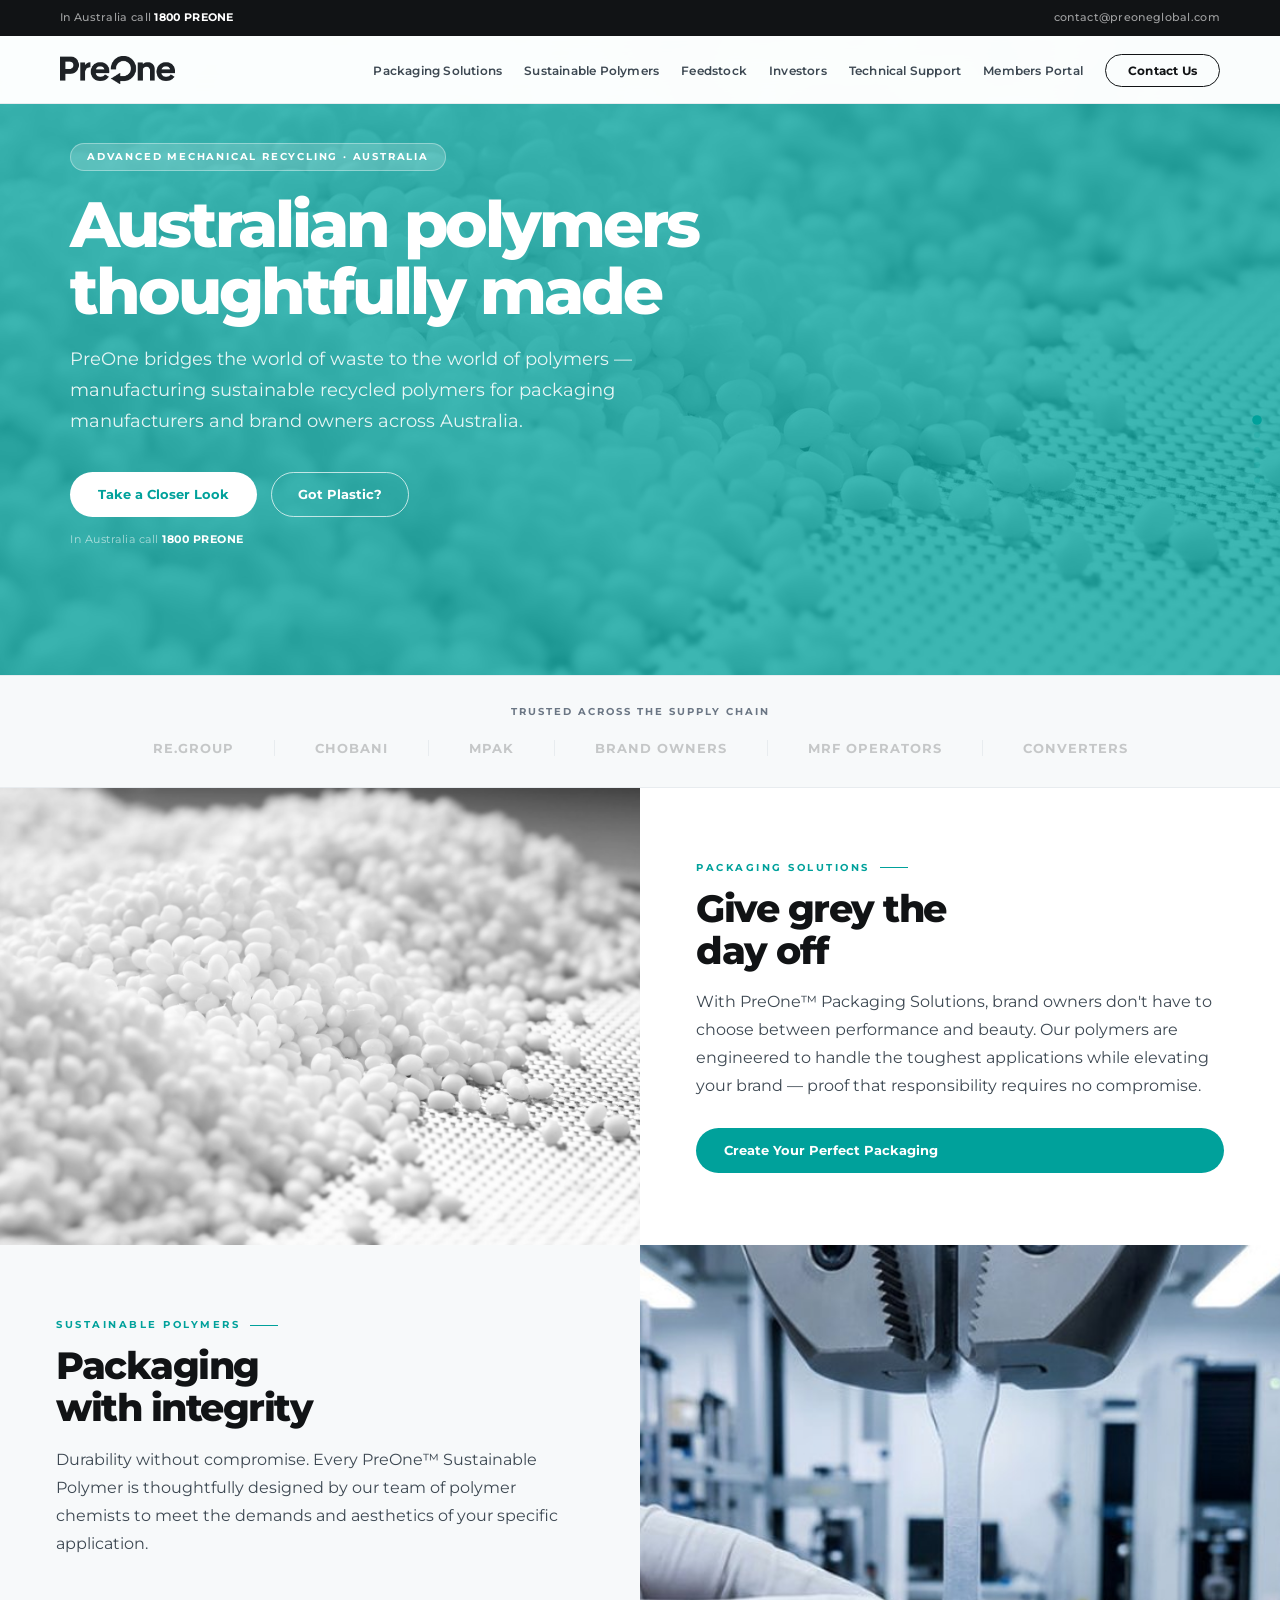
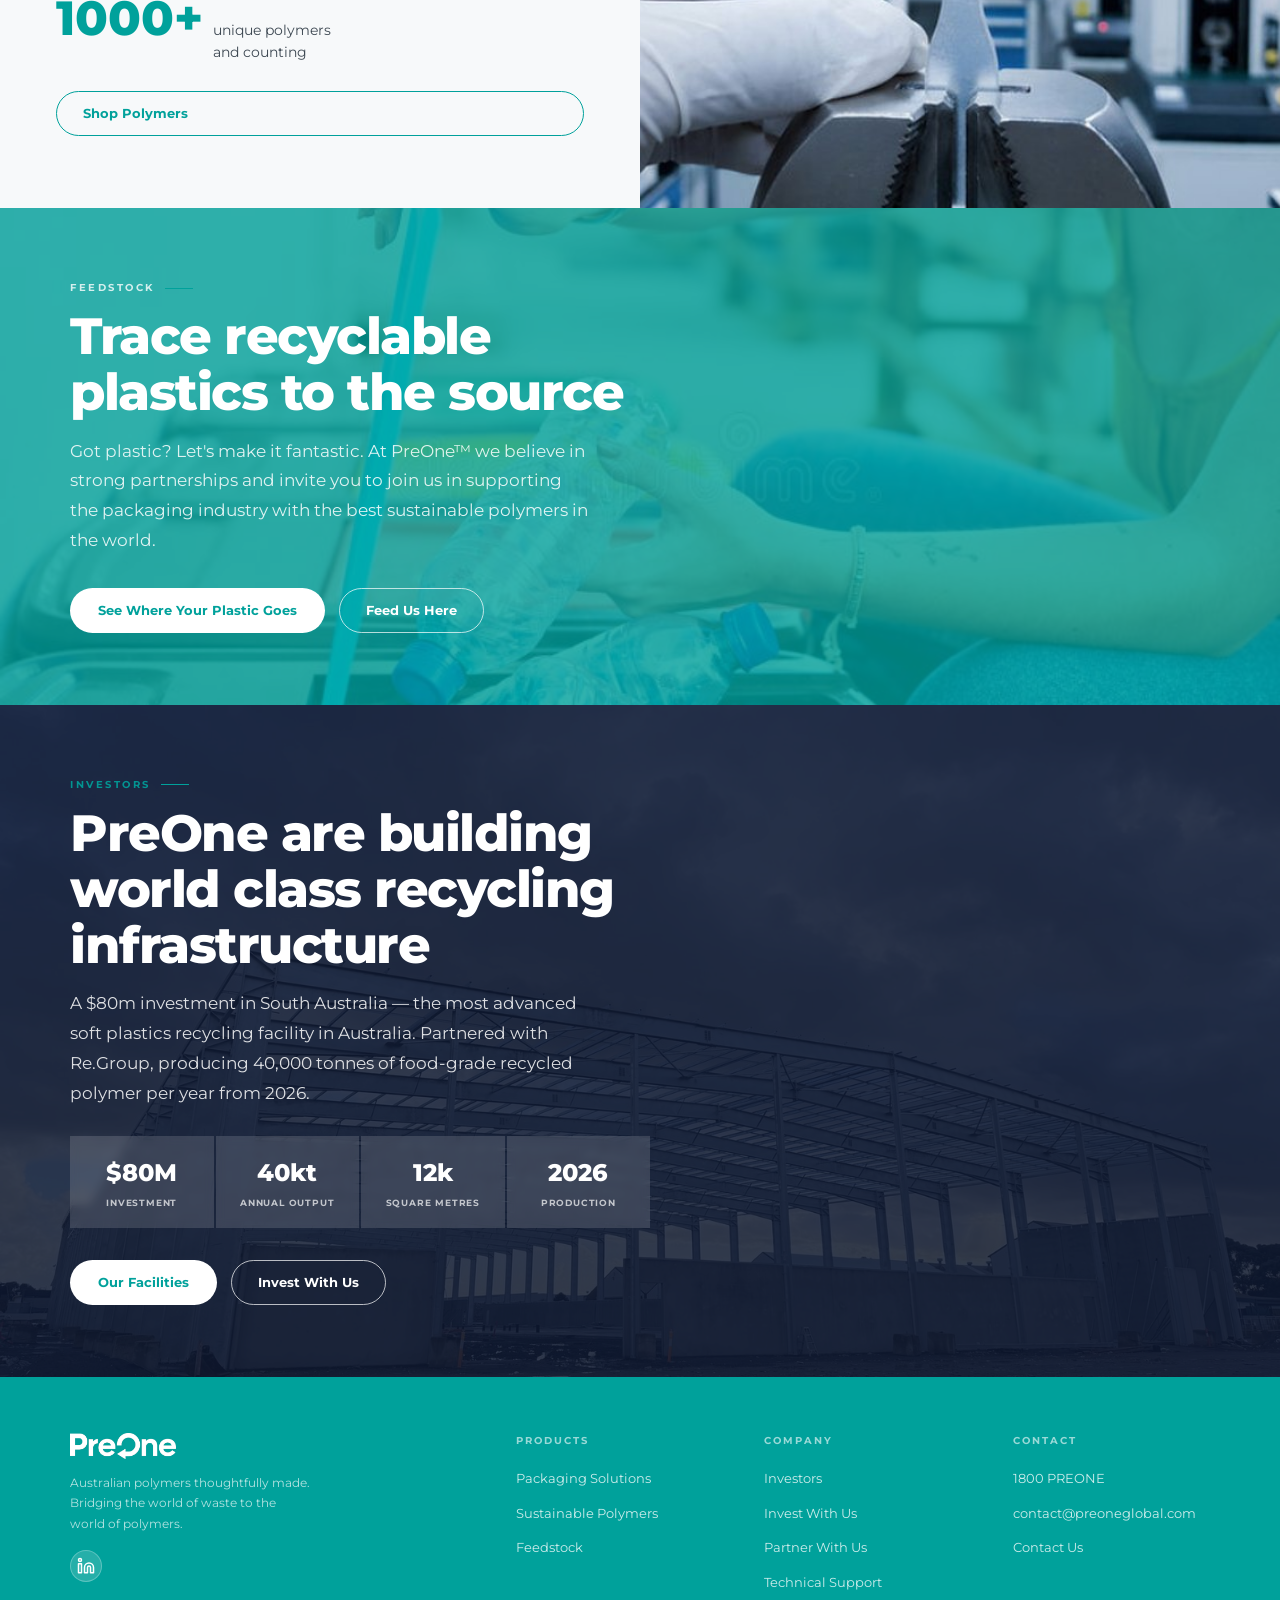
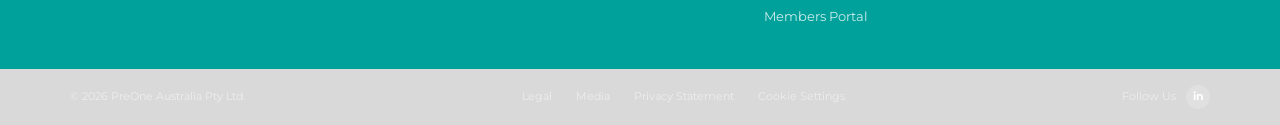
==== commit 6f20b408: "new" ====
--- a/index.html
+++ b/index.html
@@ -108,9 +108,9 @@
 <section id="facilities" style="padding:0;">
   <div class="tiffany-photo-section">
     <div class="tiphoto-bg" style="background-image:url('assets/photo-facility.jpg');"></div>
-    <div class="tiphoto-overlay" style="background:rgba(0,161,155,0.82);"></div>
+    <div class="tiphoto-overlay" style="background:rgba(15,25,50,0.85);"></div>
     <div class="tiphoto-content">
-      <div class="eyebrow reveal" style="color:rgba(255,255,255,0.8);">Our Facilities</div>
+      <div class="eyebrow reveal" style="color:rgba(0,161,155,0.9);">Investors</div>
       <h2 class="h2 h2-white reveal reveal-d1" style="font-size:clamp(32px,4vw,58px);">PreOne are building<br>world class recycling<br>infrastructure</h2>
       <p style="font-size:17px;color:rgba(255,255,255,0.85);line-height:1.75;max-width:540px;margin:16px 0 28px;" class="reveal reveal-d2">A $80m investment in South Australia — the most advanced soft plastics recycling facility in Australia. Partnered with Re.Group, producing 40,000 tonnes of food-grade recycled polymer per year from 2026.</p>
       <div style="display:grid;grid-template-columns:repeat(4,1fr);gap:2px;max-width:580px;margin-bottom:32px;" class="reveal reveal-d2">
@@ -132,8 +132,8 @@
         </div>
       </div>
       <div style="display:flex;gap:14px;" class="reveal reveal-d3">
-        <a href="facilities.html" class="btn-white">Our Facilities</a>
-        <a href="facilities.html#investment" class="btn-ghost-white">Invest With Us</a>
+        <a href="investors.html" class="btn-white">Our Facilities</a>
+        <a href="investors.html#investment" class="btn-ghost-white">Invest With Us</a>
       </div>
     </div>
   </div>
--- a/assets/style.css
+++ b/assets/style.css
@@ -61,9 +61,9 @@
   padding: 0 60px;
 }
 .nav-logo img { height: 28px; width: auto; display: block; }
-.nav-links { display: flex; align-items: center; gap: 32px; list-style: none; }
+.nav-links { display: flex; align-items: center; gap: 22px; list-style: none; }
 .nav-links a {
-  color: var(--mid); font-size: 13px; font-weight: 600;
+  color: var(--mid); font-size: 12px; font-weight: 600;
   letter-spacing: 0.2px; transition: color 0.2s;
 }
 .nav-links a:hover, .nav-links a.active { color: var(--tiffany); }
@@ -163,7 +163,7 @@
 
 /* ── HERO — VIDEO/PHOTO BACKGROUND ── */
 .hero {
-  min-height: 92vh;
+  min-height: 75vh;
   padding-top: var(--full-nav);
   position: relative; overflow: hidden;
   display: flex; align-items: center;
@@ -474,3 +474,8 @@
 .metric-unit { font-size: 18px; font-weight: 800; color: var(--tiffany); }
 .metric-lbl { font-size: 10px; font-weight: 700; color: var(--mid); text-transform: uppercase; letter-spacing: 0.8px; margin-bottom: 5px; }
 .metric-desc { font-size: 11px; color: var(--steel); line-height: 1.5; }
+
+/* ── PACKAGING HERO — colour photo variant ── */
+.page-hero-bg.colour-photo::after {
+  background: rgba(5, 15, 30, 0.45);
+}
